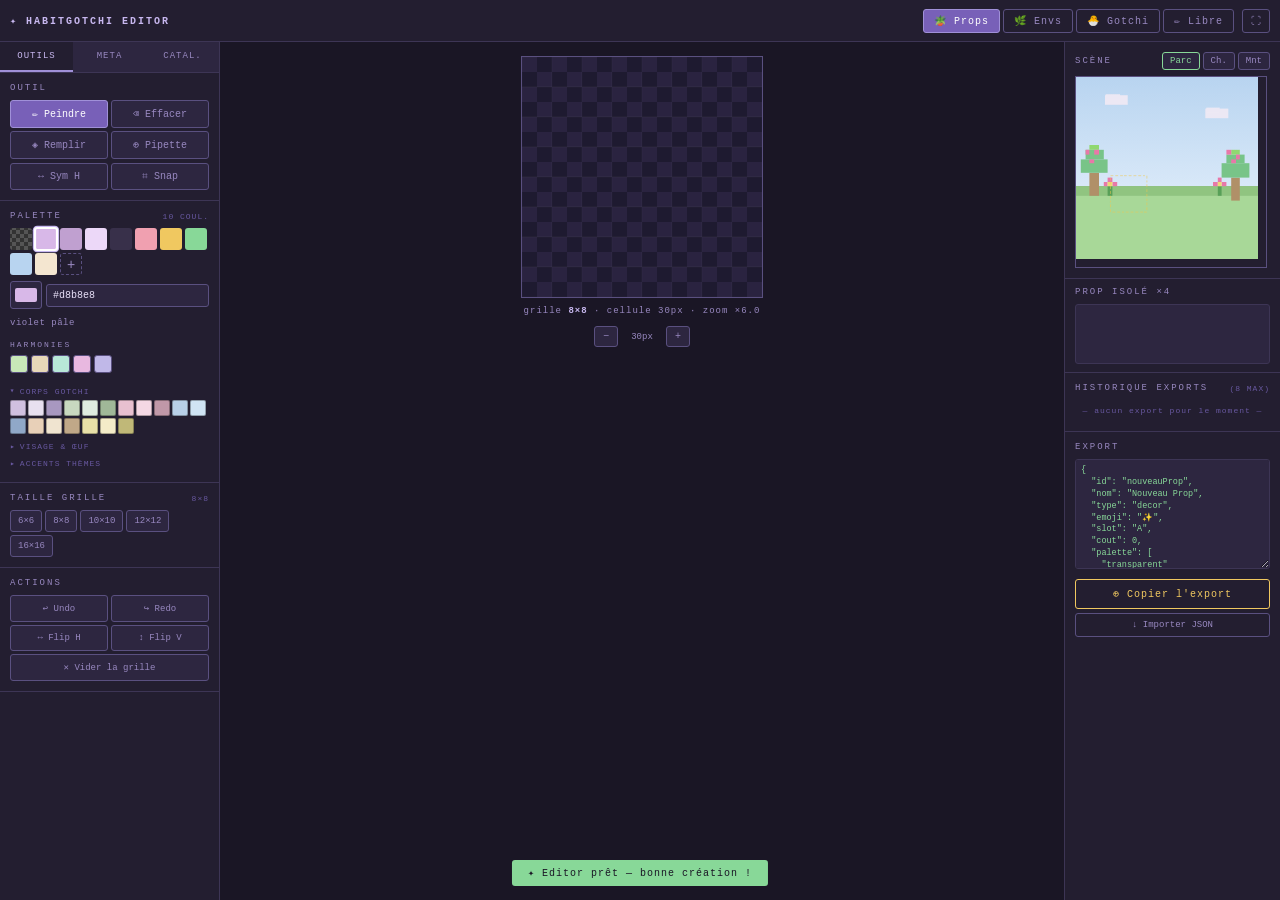
==== editor.html @ bf4c50e8 "Add files via upload" ====
<!DOCTYPE html>
<html lang="fr">
<head>
<meta charset="UTF-8">
<meta name="viewport" content="width=device-width, initial-scale=1.0, maximum-scale=1.0, user-scalable=no">
<title>HabitGotchi — Pixel Editor v2</title>
<style>
/* ═══════════════════════════════════════════════════════════════════
   THÈME — dark lilas / pixel rétro
   Modifier ici pour changer l'apparence globale de l'éditeur
═══════════════════════════════════════════════════════════════════ */
:root {
  --bg:#1a1625; --s1:#231e30; --s2:#2d2640; --s3:#3a3255;
  --b1:#3d3555; --b2:#5a5080; --b3:#7a70a8;
  --lilac:#c8b8f0; --lilac2:#a090d8; --lilac3:#7860b8;
  --pink:#f0a8c0; --green:#88d898; --amber:#f0c860; --red:#e08090;
  --text:#e8e0f8; --t2:#9888c0; --t3:#6858a0;
}
*{box-sizing:border-box;margin:0;padding:0}
html,body{overscroll-behavior:none;-webkit-tap-highlight-color:transparent}
body{background:var(--bg);color:var(--text);font-family:'Courier New',monospace;height:100vh;display:flex;flex-direction:column;overflow:hidden;user-select:none;-webkit-user-select:none}

/* ─── Topbar ─── */
#topbar{background:var(--s1);border-bottom:1px solid var(--b1);padding:0 10px;height:42px;display:flex;align-items:center;gap:8px;flex-shrink:0}
#topbar h1{font-size:10px;letter-spacing:2px;color:var(--lilac);text-transform:uppercase;white-space:nowrap}
.mode-tabs{display:flex;gap:3px;margin-left:auto;flex-wrap:nowrap}
.mtab{padding:5px 10px;font:10px 'Courier New',monospace;letter-spacing:1px;border:1px solid var(--b2);background:transparent;color:var(--t2);cursor:pointer;border-radius:3px;transition:all .15s;white-space:nowrap}
.mtab:hover{color:var(--text);border-color:var(--b3)}
.mtab.active{background:var(--lilac3);border-color:var(--lilac2);color:#fff}
.mtab[data-mode="env"].active{background:#3a6040;border-color:#6a9870}
.mtab[data-mode="gotchi"].active{background:#7a3860;border-color:#c070a0}
.mtab[data-mode="libre"].active{background:#3a4870;border-color:#6878b8}
#btn-fullscreen{padding:5px 8px;font:10px 'Courier New',monospace;border:1px solid var(--b2);background:transparent;color:var(--t2);cursor:pointer;border-radius:3px}
#btn-fullscreen:hover{color:var(--amber);border-color:var(--amber)}

/* ─── Workspace ─── */
#workspace{display:flex;flex:1;overflow:hidden}
body.fullscreen #left,body.fullscreen #right{display:none}

/* ─── Panneau gauche avec onglets ─── */
#left{width:220px;min-width:220px;background:var(--s1);border-right:1px solid var(--b1);display:flex;flex-direction:column;overflow:hidden}
.left-tabs{display:flex;border-bottom:1px solid var(--b1);flex-shrink:0;background:var(--s2)}
.ltab{flex:1;padding:9px 4px;font:9px 'Courier New',monospace;letter-spacing:1px;border:none;background:transparent;color:var(--t2);cursor:pointer;transition:all .15s;border-bottom:2px solid transparent}
.ltab:hover{color:var(--text)}
.ltab.active{color:var(--lilac);border-bottom-color:var(--lilac2);background:var(--s1)}
.left-body{flex:1;overflow-y:auto;overflow-x:hidden}
.lpane{display:none;padding:0}
.lpane.active{display:block}

.psec{padding:10px;border-bottom:1px solid var(--b1)}
.plabel{font-size:9px;letter-spacing:2px;color:var(--t2);text-transform:uppercase;margin-bottom:7px;display:flex;align-items:center;justify-content:space-between}
.plabel .hint{color:var(--t3);font-size:8px;letter-spacing:1px}

/* ─── Outils ─── */
.tool-grid{display:grid;grid-template-columns:1fr 1fr;gap:3px}
.tbtn{padding:7px 3px;font:10px 'Courier New',monospace;border:1px solid var(--b2);background:var(--s2);color:var(--t2);cursor:pointer;border-radius:3px;transition:all .1s;text-align:center;user-select:none}
.tbtn:hover{color:var(--text);border-color:var(--b3)}
.tbtn.active{background:var(--lilac3);border-color:var(--lilac2);color:#fff}
.tbtn.toggle.on{background:#3a6040;border-color:#6a9870;color:#fff}

/* ─── Palette ─── */
.pal-wrap{display:flex;flex-direction:column;gap:6px}
.pal-grid{display:flex;flex-wrap:wrap;gap:3px}
.swatch{width:22px;height:22px;border-radius:3px;cursor:pointer;border:2px solid transparent;transition:transform .1s;flex-shrink:0;position:relative}
.swatch:hover{transform:scale(1.18)}
.swatch.on{border-color:#fff;transform:scale(1.1);box-shadow:0 0 0 1px var(--lilac)}
.swatch.transp{background:repeating-conic-gradient(#555 0% 25%,#333 0% 50%) 0 0/8px 8px}
.swatch.del-mode::after{content:'✕';position:absolute;top:-4px;right:-4px;background:var(--red);color:#fff;font-size:9px;width:12px;height:12px;border-radius:50%;display:flex;align-items:center;justify-content:center;line-height:1}
.add-sw{width:22px;height:22px;border:1px dashed var(--b2);background:transparent;color:var(--t2);font-size:14px;cursor:pointer;border-radius:3px;display:flex;align-items:center;justify-content:center}
.add-sw:hover{border-color:var(--lilac2);color:var(--lilac)}
.color-picker-row{display:flex;gap:4px;align-items:center}
input.cpick{width:32px;height:28px;border:1px solid var(--b2);background:var(--s2);cursor:pointer;border-radius:3px;padding:2px;flex-shrink:0}
input.cpick::-webkit-color-swatch{border-radius:2px;border:none}
input.hex{flex:1;padding:5px 6px;font:10px 'Courier New',monospace;background:var(--s2);border:1px solid var(--b2);color:var(--text);border-radius:3px}
input.hex:focus{outline:none;border-color:var(--lilac2)}
.col-name{font-size:9px;color:var(--t2);margin-top:3px;letter-spacing:.5px}

/* ─── Groupes palettes du jeu ─── */
.palgroup{margin-top:8px}
.palgroup-title{font-size:8px;letter-spacing:1px;color:var(--t3);text-transform:uppercase;margin-bottom:4px;cursor:pointer;display:flex;align-items:center;gap:4px}
.palgroup-title:hover{color:var(--lilac)}
.palgroup-title::before{content:'▸';font-size:8px;transition:transform .15s}
.palgroup.open .palgroup-title::before{transform:rotate(90deg)}
.palgroup-body{display:none;flex-wrap:wrap;gap:2px}
.palgroup.open .palgroup-body{display:flex}
.mini-sw{width:16px;height:16px;border-radius:2px;cursor:pointer;border:1px solid rgba(0,0,0,.3)}
.mini-sw:hover{transform:scale(1.3);z-index:2;position:relative;box-shadow:0 0 0 1px var(--lilac)}

/* ─── Harmonies ─── */
.harmo-row{display:flex;gap:3px;margin-top:6px;flex-wrap:wrap}
.harmo{width:18px;height:18px;border-radius:3px;cursor:pointer;border:1px solid var(--b2)}
.harmo:hover{transform:scale(1.2)}

/* ─── Boutons génériques ─── */
.szbtn-row{display:flex;flex-wrap:wrap;gap:3px}
.szbtn{padding:5px 7px;font:9px 'Courier New',monospace;border:1px solid var(--b2);background:var(--s2);color:var(--t2);cursor:pointer;border-radius:3px;transition:all .1s}
.szbtn:hover{color:var(--text)}
.szbtn.on{color:var(--green);border-color:var(--green)}
.act-grid{display:grid;grid-template-columns:1fr 1fr;gap:3px}
.abtn{padding:7px;font:9px 'Courier New',monospace;border:1px solid var(--b2);background:var(--s2);color:var(--t2);cursor:pointer;border-radius:3px;text-align:center;transition:all .1s}
.abtn:hover{color:var(--text);border-color:var(--b3)}
.abtn.danger:hover{color:var(--red);border-color:var(--red)}
input.inp,select.inp{width:100%;padding:5px 7px;font:10px 'Courier New',monospace;background:var(--s2);border:1px solid var(--b2);color:var(--text);border-radius:3px;margin-top:4px}
input.inp:focus,select.inp:focus{outline:none;border-color:var(--lilac2)}

/* ─── Sous-onglets / slots ─── */
.sub-tabs{display:flex;flex-wrap:wrap;gap:3px;margin-top:4px}
.stab{padding:4px 7px;font:9px 'Courier New',monospace;border:1px solid var(--b2);background:var(--s2);color:var(--t2);cursor:pointer;border-radius:3px;transition:all .1s}
.stab:hover{color:var(--text)}
.stab.on{color:var(--green);border-color:var(--green)}
.stab.on-pk{color:var(--pink);border-color:var(--pink)}
.slots-row{display:flex;flex-wrap:wrap;gap:3px;margin-top:5px}
.slbtn{padding:5px 9px;font:9px 'Courier New',monospace;border:1px solid var(--b2);background:var(--s2);color:var(--t2);cursor:pointer;border-radius:3px;transition:all .1s}
.slbtn:hover{color:var(--text)}
.slbtn.on{color:var(--amber);border-color:var(--amber);background:rgba(240,200,96,.08)}

.tipbox{background:var(--s2);border:1px solid var(--b1);border-radius:3px;padding:7px;font-size:9px;color:var(--t2);line-height:1.5;margin-top:6px}
.tipbox b{color:var(--lilac);font-weight:normal}

/* ─── Catalogue props avec miniatures ─── */
.prop-grid{display:grid;grid-template-columns:repeat(3,1fr);gap:4px;margin-top:6px;max-height:240px;overflow-y:auto;padding-right:2px}
.prop-card{background:var(--s2);border:1px solid var(--b2);border-radius:3px;padding:4px;cursor:pointer;text-align:center;transition:all .15s;display:flex;flex-direction:column;align-items:center;gap:2px}
.prop-card:hover{border-color:var(--lilac2);transform:translateY(-1px)}
.prop-card.on{border-color:var(--amber);background:rgba(240,200,96,.1)}
.prop-mini{width:44px;height:44px;image-rendering:pixelated;background:#1e1a30;border-radius:2px}
.prop-card .pc-name{font-size:8px;color:var(--t2);letter-spacing:.3px;line-height:1.2;word-break:break-word}
.prop-card .pc-meta{font-size:7px;color:var(--t3);letter-spacing:.5px}

/* ─── Thèmes ENV : liste de clés couleur ─── */
.theme-keys{display:grid;grid-template-columns:repeat(2,1fr);gap:3px;margin-top:6px;max-height:320px;overflow-y:auto;padding-right:2px}
.tkey{display:flex;align-items:center;gap:5px;padding:4px 5px;background:var(--s2);border:1px solid var(--b2);border-radius:3px;cursor:pointer;transition:all .1s}
.tkey:hover{border-color:var(--lilac2)}
.tkey.on{border-color:var(--amber);background:rgba(240,200,96,.1)}
.tkey-sw{width:14px;height:14px;border-radius:2px;border:1px solid rgba(0,0,0,.3);flex-shrink:0}
.tkey-lbl{font-size:8px;color:var(--t2);letter-spacing:.3px;white-space:nowrap;overflow:hidden;text-overflow:ellipsis}

/* ─── Gotchi body editor ─── */
.gtone{display:flex;align-items:center;gap:6px;margin-top:5px}
.gtone-lbl{font-size:9px;color:var(--t2);letter-spacing:1px;width:34px}
.gtone input[type=color]{width:28px;height:24px;border:1px solid var(--b2);background:var(--s2);cursor:pointer;border-radius:3px;padding:1px}
.gtone input[type=text]{flex:1;padding:4px 5px;font:9px 'Courier New',monospace;background:var(--s2);border:1px solid var(--b2);color:var(--text);border-radius:3px}

/* ─── Canvas central ─── */
#center{flex:1;display:flex;flex-direction:column;align-items:center;justify-content:flex-start;padding:14px;gap:8px;overflow:auto;min-width:0}
.cwrap{position:relative;display:inline-block;max-width:100%}
#ec{display:block;image-rendering:pixelated;cursor:crosshair;border:1px solid var(--b2);max-width:100%;touch-action:none}
#oc{position:absolute;top:0;left:0;pointer-events:none;image-rendering:pixelated}
#cinfo{font-size:9px;color:var(--t2);letter-spacing:1px;text-align:center}
#cinfo b{color:var(--lilac)}
.zoom-row{display:flex;gap:4px;align-items:center;margin-top:2px}
.zbtn{padding:4px 8px;font:10px 'Courier New',monospace;border:1px solid var(--b2);background:var(--s2);color:var(--t2);cursor:pointer;border-radius:3px;transition:all .1s}
.zbtn:hover{color:var(--amber);border-color:var(--amber)}
.zlabel{font-size:9px;color:var(--t2);min-width:40px;text-align:center}

/* ─── Panneau droit ─── */
#right{width:216px;min-width:216px;background:var(--s1);border-left:1px solid var(--b1);display:flex;flex-direction:column;overflow-y:auto}
.prev-main{padding:10px;border-bottom:1px solid var(--b1)}
.prev-row{display:flex;align-items:center;justify-content:space-between;margin-bottom:6px;gap:4px;flex-wrap:wrap}
.plabel0{font-size:9px;letter-spacing:2px;color:var(--t2);text-transform:uppercase}
#env-picker{display:flex;gap:3px}
.epbtn{padding:3px 7px;font:9px 'Courier New',monospace;border:1px solid var(--b2);background:var(--s2);color:var(--t2);cursor:pointer;border-radius:3px;transition:all .1s}
.epbtn:hover{color:var(--text)}
.epbtn.on{color:var(--green);border-color:var(--green)}
#gp{display:block;image-rendering:pixelated;border:1px solid var(--b2);width:192px;height:192px;max-width:100%}
.prev-iso{padding:8px 10px;border-bottom:1px solid var(--b1)}
#pp-wrap{height:60px;background:var(--s2);border:1px solid var(--b1);border-radius:3px;display:flex;align-items:center;justify-content:center}
#pp{image-rendering:pixelated}

/* ─── Historique visuel ─── */
.hist-sec{padding:10px;border-bottom:1px solid var(--b1)}
.hist-row{display:grid;grid-template-columns:repeat(4,1fr);gap:3px}
.hist-item{background:var(--s2);border:1px solid var(--b2);border-radius:2px;cursor:pointer;aspect-ratio:1;position:relative;overflow:hidden;transition:all .15s}
.hist-item:hover{border-color:var(--amber);transform:scale(1.08);z-index:2}
.hist-item canvas{width:100%;height:100%;image-rendering:pixelated;display:block}
.hist-empty{font-size:8px;color:var(--t3);text-align:center;padding:6px 0;letter-spacing:1px}

/* ─── Export ─── */
.export-wrap{padding:10px;flex:1}
textarea.jout{width:100%;height:110px;font:8.5px 'Courier New',monospace;background:var(--s2);border:1px solid var(--b1);color:var(--green);padding:5px;resize:vertical;border-radius:3px;margin-bottom:5px;line-height:1.4}
.xbtn{width:100%;padding:8px;font:10px 'Courier New',monospace;border:1px solid var(--lilac2);background:transparent;color:var(--lilac);cursor:pointer;border-radius:3px;letter-spacing:1px;transition:all .15s;margin-bottom:4px}
.xbtn:hover{background:var(--lilac2);color:#fff}
.xbtn.amber{border-color:var(--amber);color:var(--amber)}
.xbtn.amber:hover{background:var(--amber);color:var(--bg)}
.ibtn{width:100%;padding:6px;font:9px 'Courier New',monospace;border:1px solid var(--b2);background:transparent;color:var(--t2);cursor:pointer;border-radius:3px;transition:all .15s}
.ibtn:hover{color:var(--amber);border-color:var(--amber)}

/* ─── Toast ─── */
#toast{position:fixed;bottom:14px;left:50%;transform:translateX(-50%) translateY(60px);background:var(--green);color:#1a1625;padding:7px 16px;border-radius:3px;font:10px 'Courier New',monospace;letter-spacing:1px;transition:transform .25s cubic-bezier(.4,1.6,.5,1);pointer-events:none;z-index:999;white-space:nowrap;max-width:90vw;overflow:hidden;text-overflow:ellipsis}
#toast.show{transform:translateX(-50%) translateY(0)}
#toast.warn{background:var(--amber)}
#toast.err{background:var(--red);color:#fff}

/* ─── Scrollbars ─── */
::-webkit-scrollbar{width:4px;height:4px}
::-webkit-scrollbar-thumb{background:var(--b2);border-radius:2px}
::-webkit-scrollbar-track{background:var(--s2)}

/* ─── Responsive mobile ─── */
@media(max-width:820px){
  #topbar{padding:0 6px;height:38px;gap:4px}
  #topbar h1{font-size:9px;letter-spacing:1px}
  .mtab{padding:4px 6px;font-size:9px;letter-spacing:0}
  #workspace{flex-direction:column}
  #left{width:100%;min-width:0;max-height:48vh;border-right:none;border-bottom:1px solid var(--b1)}
  #right{width:100%;min-width:0;max-height:42vh;border-left:none;border-top:1px solid var(--b1);flex-direction:row;overflow-x:auto;overflow-y:hidden}
  #right>*{flex-shrink:0;width:200px;border-bottom:none!important;border-right:1px solid var(--b1)}
  #center{padding:8px;min-height:30vh}
  #gp{width:160px;height:160px}
}
</style>
</head>
<body>

<!-- ═══════════════════════ TOPBAR ═══════════════════════ -->
<div id="topbar">
  <h1>✦ HabitGotchi Editor</h1>
  <div class="mode-tabs">
    <button class="mtab active" data-mode="props"  onclick="switchMode('props')">🪴 Props</button>
    <button class="mtab"        data-mode="env"    onclick="switchMode('env')">🌿 Envs</button>
    <button class="mtab"        data-mode="gotchi" onclick="switchMode('gotchi')">🐣 Gotchi</button>
    <button class="mtab"        data-mode="libre"  onclick="switchMode('libre')">✏ Libre</button>
  </div>
  <button id="btn-fullscreen" onclick="toggleFullscreen()" title="Masquer les panneaux">⛶</button>
</div>

<div id="workspace">

<!-- ═══════════════════════ PANNEAU GAUCHE ═══════════════════════ -->
<div id="left">
  <!-- Onglets du panneau gauche -->
  <div class="left-tabs">
    <button class="ltab active" data-pane="tool"  onclick="switchLeftPane('tool')">OUTILS</button>
    <button class="ltab"        data-pane="meta"  onclick="switchLeftPane('meta')">META</button>
    <button class="ltab"        data-pane="cat"   onclick="switchLeftPane('cat')">CATAL.</button>
  </div>

  <div class="left-body">

  <!-- ─── PANE 1 : OUTILS (toujours visible selon mode) ─── -->
  <div class="lpane active" data-pane="tool">

    <div class="psec">
      <div class="plabel">Outil</div>
      <div class="tool-grid">
        <button class="tbtn active" id="t-draw"  onclick="setTool('draw')">✏ Peindre</button>
        <button class="tbtn"        id="t-erase" onclick="setTool('erase')">⌫ Effacer</button>
        <button class="tbtn"        id="t-fill"  onclick="setTool('fill')">◈ Remplir</button>
        <button class="tbtn"        id="t-pick"  onclick="setTool('pick')">⊕ Pipette</button>
      </div>
      <div class="tool-grid" style="margin-top:4px">
        <button class="tbtn toggle" id="t-symH" onclick="toggleSym('H')">↔ Sym H</button>
        <button class="tbtn toggle" id="t-snap" onclick="toggleSnap()">⌗ Snap</button>
      </div>
    </div>

    <div class="psec">
      <div class="plabel">Palette <span class="hint" id="pal-count">0</span></div>
      <div class="pal-wrap">
        <div class="pal-grid" id="pal"></div>
        <div class="color-picker-row">
          <input class="cpick" id="cpick" type="color" value="#c8b8f0" oninput="onCpick(this.value)">
          <input class="hex" id="hexin" type="text" placeholder="#a0b8d0" maxlength="7" oninput="onHex(this.value)">
        </div>
        <div class="col-name" id="col-name">—</div>
        <div id="harmo-wrap" style="display:none">
          <div class="plabel" style="margin:6px 0 3px 0;font-size:8px">Harmonies</div>
          <div class="harmo-row" id="harmo-row"></div>
        </div>
        <!-- Groupes de palettes du jeu (pré-chargés) -->
        <div id="palgroups"></div>
      </div>
    </div>

    <div class="psec">
      <div class="plabel">Taille grille <span class="hint" id="grid-size-hint"></span></div>
      <div class="szbtn-row">
        <button class="szbtn"    onclick="rz(6,6,this)">6×6</button>
        <button class="szbtn on" onclick="rz(8,8,this)">8×8</button>
        <button class="szbtn"    onclick="rz(10,10,this)">10×10</button>
        <button class="szbtn"    onclick="rz(12,12,this)">12×12</button>
        <button class="szbtn"    onclick="rz(16,16,this)">16×16</button>
      </div>
    </div>

    <div class="psec">
      <div class="plabel">Actions</div>
      <div class="act-grid">
        <button class="abtn" onclick="doUndo()" title="Ctrl+Z">↩ Undo</button>
        <button class="abtn" onclick="doRedo()" title="Ctrl+Y">↪ Redo</button>
        <button class="abtn" onclick="doFlipH()">↔ Flip H</button>
        <button class="abtn" onclick="doFlipV()">↕ Flip V</button>
        <button class="abtn danger" onclick="doClear()" style="grid-column:span 2">✕ Vider la grille</button>
      </div>
    </div>
  </div>

  <!-- ─── PANE 2 : META (métadonnées spécifiques au mode) ─── -->
  <div class="lpane" data-pane="meta">

    <!-- ─ Mode Props ─ -->
    <div class="psec mode-box" data-mode="props">
      <div class="plabel">Props — Métadonnées</div>
      <input class="inp" id="p-id"    type="text" placeholder="id  ex: lampe02">
      <input class="inp" id="p-nom"   type="text" placeholder="nom  ex: Lampe LED">
      <input class="inp" id="p-emoji" type="text" placeholder="emoji  ex: 💡">
      <select class="inp" id="p-type" onchange="updatePropMeta()">
        <option value="decor">decor</option>
        <option value="accessoire">accessoire</option>
        <option value="ambiance">ambiance</option>
      </select>
      <input class="inp" id="p-cout" type="number" placeholder="coût en pétales (0)" min="0" value="0">

      <!-- Slot (decor) -->
      <div id="p-slot-wrap">
        <div class="plabel" style="margin-top:9px">Slot de placement</div>
        <div class="slots-row">
          <button class="slbtn on" onclick="setSlot(this,'A')" onmouseenter="hoverSlot('A')" onmouseleave="hoverSlot(null)">A</button>
          <button class="slbtn"    onclick="setSlot(this,'B')" onmouseenter="hoverSlot('B')" onmouseleave="hoverSlot(null)">B</button>
          <button class="slbtn"    onclick="setSlot(this,'C')" onmouseenter="hoverSlot('C')" onmouseleave="hoverSlot(null)">C</button>
          <button class="slbtn"    onclick="setSlot(this,'D')" onmouseenter="hoverSlot('D')" onmouseleave="hoverSlot(null)">D</button>
          <button class="slbtn"    onclick="setSlot(this,'SOL')" onmouseenter="hoverSlot('SOL')" onmouseleave="hoverSlot(null)">SOL</button>
        </div>
        <div class="tipbox"><b>A</b> fond G · <b>B</b> fond D · <b>C</b> sol G · <b>D</b> sol D · <b>SOL</b> centre</div>
      </div>

      <!-- Accessoire -->
      <div id="p-acc-wrap" style="display:none">
        <div class="plabel" style="margin-top:9px">Ancrage accessoire</div>
        <div class="sub-tabs" id="p-ancrage-tabs">
          <button class="stab on" onclick="setAncrage(this,'tete')">🎩 Tête</button>
          <button class="stab"    onclick="setAncrage(this,'yeux')">👓 Yeux</button>
          <button class="stab"    onclick="setAncrage(this,'cou')">🎀 Cou</button>
        </div>
        <div class="tipbox"><b>tete</b> se pose sur le crâne · <b>yeux</b> au niveau oculaire · <b>cou</b> sous le menton</div>
      </div>

      <!-- Ambiance -->
      <div id="p-amb-wrap" style="display:none">
        <div class="plabel" style="margin-top:9px">Animation ambiance</div>
        <div class="sub-tabs" id="p-motion-tabs">
          <button class="stab on" onclick="setMotion(this,'drift')">drift</button>
          <button class="stab"    onclick="setMotion(this,'fall')">fall</button>
          <button class="stab"    onclick="setMotion(this,'float')">float</button>
          <button class="stab"    onclick="setMotion(this,'sparkle')">sparkle</button>
        </div>
        <div class="tipbox" id="motion-tip"><b>drift</b> : dérive horizontale douce (nuages, brume)</div>
      </div>
    </div>

    <!-- ─ Mode ENV ─ -->
    <div class="psec mode-box" data-mode="env" style="display:none">
      <div class="plabel">Environnement — Sous-mode</div>
      <div class="sub-tabs">
        <button class="stab on" id="env-sub-draw" onclick="setEnvSub('draw')">🎨 Dessin zone</button>
        <button class="stab"    id="env-sub-theme" onclick="setEnvSub('theme')">🎨 Thème couleur</button>
      </div>

      <div class="plabel" style="margin-top:9px">Biome</div>
      <div class="sub-tabs" id="env-biome-tabs">
        <button class="stab on" onclick="setEnvBiome(this,'parc')">🌳 Parc</button>
        <button class="stab"    onclick="setEnvBiome(this,'chambre')">🛋 Chambre</button>
        <button class="stab"    onclick="setEnvBiome(this,'montagne')">⛰ Mnt</button>
      </div>

      <div class="plabel" style="margin-top:9px">Thème couleur</div>
      <div class="sub-tabs" id="env-theme-tabs">
        <button class="stab on" onclick="setEnvTheme(this,'pastel')">🌸 Pastel</button>
        <button class="stab"    onclick="setEnvTheme(this,'automne')">🍂 Aut.</button>
        <button class="stab"    onclick="setEnvTheme(this,'hiver')">❄ Hiv.</button>
        <button class="stab"    onclick="setEnvTheme(this,'desert')">🏜 Dés.</button>
      </div>

      <!-- Sous-mode DRAW : zone à modifier -->
      <div id="env-draw-wrap">
        <div class="plabel" style="margin-top:9px">Zone à modifier</div>
        <div class="sub-tabs" id="env-zone-tabs"></div>
        <div class="tipbox" id="env-tip">Sélectionne un biome et une zone.</div>
      </div>

      <!-- Sous-mode THEME : éditer les clés couleur -->
      <div id="env-theme-wrap" style="display:none">
        <div class="plabel" style="margin-top:9px">Clés du thème <span class="hint" id="theme-key-count"></span></div>
        <div class="theme-keys" id="theme-keys"></div>
        <div class="tipbox">Clique une clé pour l'éditer. Le color picker applique la couleur sélectionnée. Export = bloc JS à coller dans <b>config.js</b>.</div>
      </div>
    </div>

    <!-- ─ Mode Gotchi ─ -->
    <div class="psec mode-box" data-mode="gotchi" style="display:none">
      <div class="plabel">Gotchi — Stade</div>
      <div class="sub-tabs" id="stage-tabs">
        <button class="stab"       onclick="setStage(this,'egg')">🥚 Œuf</button>
        <button class="stab on-pk" onclick="setStage(this,'baby')">🐣 Baby</button>
        <button class="stab"       onclick="setStage(this,'teen')">🌱 Teen</button>
        <button class="stab"       onclick="setStage(this,'adult')">🌸 Adult</button>
      </div>

      <div class="plabel" style="margin-top:9px">Variante couleur</div>
      <div class="sub-tabs" id="gcolor-tabs">
        <button class="stab on-pk" onclick="setGC(this,'lilas')">Lilas</button>
        <button class="stab"       onclick="setGC(this,'vert')">Vert</button>
        <button class="stab"       onclick="setGC(this,'rose')">Rose</button>
        <button class="stab"       onclick="setGC(this,'bleu')">Bleu</button>
        <button class="stab"       onclick="setGC(this,'peche')">Pêche</button>
        <button class="stab"       onclick="setGC(this,'jaune')">Jaune</button>
      </div>

      <div class="plabel" style="margin-top:9px">Retouche tons (live)</div>
      <div class="gtone"><span class="gtone-lbl">body</span><input type="color" id="gcol-body" oninput="onGColorChange('body',this.value)"><input type="text" id="gcol-body-hex" maxlength="7"></div>
      <div class="gtone"><span class="gtone-lbl">lt</span><input type="color" id="gcol-lt" oninput="onGColorChange('lt',this.value)"><input type="text" id="gcol-lt-hex" maxlength="7"></div>
      <div class="gtone"><span class="gtone-lbl">dk</span><input type="color" id="gcol-dk" oninput="onGColorChange('dk',this.value)"><input type="text" id="gcol-dk-hex" maxlength="7"></div>
      <button class="abtn" onclick="resetGColor()" style="margin-top:6px;width:100%">↻ Réinitialiser cette variante</button>

      <input class="inp" id="g-id"    type="text" placeholder="id variante  ex: menthe" style="margin-top:8px">
      <input class="inp" id="g-label" type="text" placeholder="label  ex: Menthe" >

      <div class="tipbox">La silhouette exacte s'affiche en semi-transparent sur la grille. Dessine par-dessus pour visualiser tes modifs. L'export te donne le bloc JS pour <b>GOTCHI_COLORS</b>.</div>
    </div>

    <!-- ─ Mode Libre ─ -->
    <div class="psec mode-box" data-mode="libre" style="display:none">
      <div class="plabel">Mode libre</div>
      <input class="inp" id="l-id"  type="text" placeholder="id  ex: deco_custom">
      <input class="inp" id="l-nom" type="text" placeholder="nom  ex: Ma création">
      <div class="tipbox">Canvas vierge. Crée n'importe quel pixel art. Export JSON générique utilisable partout.</div>
    </div>
  </div>

  <!-- ─── PANE 3 : CATALOGUE (props existants) ─── -->
  <div class="lpane" data-pane="cat">
    <div class="psec">
      <div class="plabel">Charger un prop existant</div>
      <input class="inp" id="cat-search" type="text" placeholder="🔍 rechercher…" oninput="filterCatalog(this.value)">
      <div class="prop-grid" id="prop-cards"></div>
      <div class="tipbox" style="margin-top:8px">Clique sur un prop pour charger sa grille, sa palette et ses métadonnées. Tu repars avec son contenu, modifie ce que tu veux, puis exporte.</div>
    </div>
  </div>

  </div><!-- /left-body -->
</div>

<!-- ═══════════════════════ ZONE CENTRALE (canvas) ═══════════════════════ -->
<div id="center">
  <div class="cwrap">
    <canvas id="ec"></canvas>
    <canvas id="oc"></canvas>
  </div>
  <div id="cinfo">grille 8×8</div>
  <div class="zoom-row">
    <button class="zbtn" onclick="zoomStep(-1)">−</button>
    <span class="zlabel" id="zoom-label">30px</span>
    <button class="zbtn" onclick="zoomStep(+1)">+</button>
  </div>
</div>

<!-- ═══════════════════════ PANNEAU DROIT ═══════════════════════ -->
<div id="right">
  <div class="prev-main">
    <div class="prev-row">
      <span class="plabel0">Scène</span>
      <div id="env-picker">
        <button class="epbtn on" onclick="setPrevEnv(this,'parc')">Parc</button>
        <button class="epbtn"    onclick="setPrevEnv(this,'chambre')">Ch.</button>
        <button class="epbtn"    onclick="setPrevEnv(this,'montagne')">Mnt</button>
      </div>
    </div>
    <canvas id="gp" width="200" height="200"></canvas>
  </div>
  <div class="prev-iso" id="sec-iso">
    <div class="plabel">Prop isolé ×4</div>
    <div id="pp-wrap"><canvas id="pp"></canvas></div>
  </div>
  <div class="hist-sec">
    <div class="plabel">Historique exports <span class="hint">(8 max)</span></div>
    <div class="hist-row" id="hist-row"><div class="hist-empty">— aucun export pour le moment —</div></div>
  </div>
  <div class="export-wrap">
    <div class="plabel">Export</div>
    <textarea class="jout" id="jout" readonly></textarea>
    <button class="xbtn amber" id="btn-copy" onclick="doCopy()">⊕ Copier l'export</button>
    <button class="ibtn" onclick="doImport()">↓ Importer JSON</button>
  </div>
</div>

</div><!-- /workspace -->
<div id="toast"></div>

<script>
/* ═══════════════════════════════════════════════════════════════════════════
   HabitGotchi — Pixel Editor v2
   Fichier standalone (zéro dépendance). À déposer à la racine du repo.
   URL : emiliejse.github.io/habit-gotchi/editor.html
═══════════════════════════════════════════════════════════════════════════ */

/* ─────────────────────────────────────────────────────────────────────────
   ⚙ CONSTANTES MODIFIABLES EN TÊTE
   ─────────────────────────────────────────────────────────────────────────
   RÉSOLUTION DU TAMA :
   - Canvas p5.js du jeu : CS = 200 × 200 px logiques
   - 1 cellule pixel art = PX = 5 px logiques
   - Grille effective max : 40 × 40 cellules
   - Affiché sur mobile : scalé en CSS pour tenir dans l'écran
   POUR AUGMENTER LA RÉSOLUTION :
   - Changer CS / PX ci-dessous (doit rester un multiple entier)
   - Répercuter dans render.js + envs.js (mêmes constantes)
   - Toutes les coords (PROP_SLOTS, biomes, Gotchi…) sont en px logiques
     donc elles se réadaptent automatiquement via PX.
   CELL = taille d'une cellule AFFICHÉE dans l'éditeur (zoom). Modifiable via + / −.
───────────────────────────────────────────────────────────────────────── */
const CS = 200;            // taille du canvas de scène (px logiques)
const PX = 5;              // taille d'un pixel pixel-art (px logiques)
let   CELL = 30;           // taille d'une cellule AFFICHÉE dans la grille éditeur
const CELL_STEPS = [20, 25, 30, 40, 50];  // zooms possibles
const SC = 192 / CS;       // facteur de mise à l'échelle de la preview scène

/* Slots de placement des props (coords en px logiques, identiques à render.js) */
const PROP_SLOTS = {
  A:   { x:38,  y:108 },   // fond gauche
  B:   { x:132, y:108 },   // fond droit
  C:   { x:28,  y:140 },   // sol gauche
  D:   { x:148, y:140 },   // sol droit
  SOL: { x:88,  y:152 },   // sol centre
};

/* Constantes C de render.js (couleurs de base partagées) */
const GC = {
  body:'#d8b8e8', lt:'#ecd8f8', dk:'#c0a0d0',
  eye:'#38304a', cheek:'#f0a0b0', mouth:'#38304a',
  egg:'#f4e6d0', eggSp:'#e4d2b8',
  cloud:'#ece8f4',
  skyD1:'#b8d4f0', skyN1:'#28203c', skyK1:'#d0a8c0', skyA1:'#d8c0d0',
};

/* GOTCHI_COLORS de config.js (6 variantes officielles) */
const GOTCHI_COLORS = {
  vert:  { body:'#c8d8c0', lt:'#e0ece0', dk:'#a0b898' },
  lilas: { body:'#d0c0e0', lt:'#e8e0f0', dk:'#a898c0' },
  peche: { body:'#e8d0b8', lt:'#f0e4d0', dk:'#c0a888' },
  bleu:  { body:'#b8d0e8', lt:'#d0e4f4', dk:'#90a8c8' },
  rose:  { body:'#e8c0d0', lt:'#f4d8e4', dk:'#c098a8' },
  jaune: { body:'#e8e0a8', lt:'#f4ecc8', dk:'#c0b878' },
};

/* ENV_THEMES de config.js (miroir exact — 4 thèmes × ~30 clés) */
const ENV_THEMES = {
  pastel: {id:'pastel',sky1:'#b8d4f0',sky2:'#d8e8f8',gnd:'#a8d898',gndDk:'#90c480',leaf1:'#78c488',leaf2:'#90d870',trunk:'#b09068',accent:'#e878a8',wall:'#e0d8c8',windowFrame:'#c8baa8',windowSill:'#d8c8b8',curtain:'#c8a8d8',curtainDk:'#a888c0',curtainRod:'#b8a090',baseboard:'#d0c0b0',frameOuter:'#c8a880',frameBg:'#f0ece4',frameAccent1:'#c8a8d0',frameAccent2:'#a8c8d0',floor:'#c8b8a8',floorLine:'#b8a898',rug:'#d8c0f0',rugCenter:'#c8aee8',desk:'#b89870',deskTop:'#c8a880',deskShadow:'#a88860',lamp:'#f0e898',lampShade:'#f8d858',mntGnd:'#88b870',mntGndDk:'#6a9858',mntPeak:'#a0c888',mntSnow:'#e8f0e0'},
  automne:{id:'automne',sky1:'#e8c068',sky2:'#f0d898',gnd:'#c89858',gndDk:'#a87838',leaf1:'#c04818',leaf2:'#e06028',trunk:'#8b4513',accent:'#e07828',wall:'#c0956a',windowFrame:'#a07848',windowSill:'#b08858',curtain:'#c86828',curtainDk:'#a05020',curtainRod:'#906040',baseboard:'#a07848',frameOuter:'#a07848',frameBg:'#f0e8d8',frameAccent1:'#e08830',frameAccent2:'#d07020',floor:'#a07848',floorLine:'#886030',rug:'#7a3020',rugCenter:'#9a4830',desk:'#906040',deskTop:'#d8b880',deskShadow:'#a07040',lamp:'#f4e090',lampShade:'#e8c050',mntGnd:'#b07840',mntGndDk:'#906028',mntPeak:'#c09050',mntSnow:'#e8c878'},
  hiver:  {id:'hiver',sky1:'#c8d8e8',sky2:'#e8f0f8',gnd:'#e8f0f8',gndDk:'#c8d8e8',leaf1:'#e8f0f8',leaf2:'#d8e8f0',trunk:'#806050',accent:'#e0eef8',wall:'#c8d8e8',windowFrame:'#8899aa',windowSill:'#e8f4ff',curtain:'#c8d8f0',curtainDk:'#a0b8d8',curtainRod:'#8090a8',baseboard:'#a0b8cc',frameOuter:'#8899aa',frameBg:'#eef4ff',frameAccent1:'#a8c0d8',frameAccent2:'#a8c0d8',floor:'#d0dce8',floorLine:'#b0bcc8',rug:'#2c4870',rugCenter:'#3a5888',desk:'#8090a0',deskTop:'#a8b8c8',deskShadow:'#8898a8',lamp:'#fffde8',lampShade:'#f4e8a0',mntGnd:'#c8d8e8',mntGndDk:'#a8b8c8',mntPeak:'#d8e0e8',mntSnow:'#f0f8ff'},
  desert: {id:'desert',sky1:'#f0c878',sky2:'#f8e0a8',gnd:'#e8d098',gndDk:'#c8a858',leaf1:'#70a858',leaf2:'#508840',trunk:'#c8a858',accent:'#c0a050',wall:'#d8b888',windowFrame:'#b08c60',windowSill:'#c8a070',curtain:'#e0c888',curtainDk:'#c0a860',curtainRod:'#a88848',baseboard:'#b89060',frameOuter:'#b08c60',frameBg:'#fdf0d0',frameAccent1:'#e8a020',frameAccent2:'#f0c030',floor:'#c0a060',floorLine:'#a07840',rug:'#8a3820',rugCenter:'#a84830',desk:'#a07840',deskTop:'#c8a060',deskShadow:'#a88040',lamp:'#f8e060',lampShade:'#f0c820',mntGnd:'#d8a848',mntGndDk:'#b88028',mntPeak:'#e8c870',mntSnow:'#f0d890'},
};
/* Copie éditable (live) des thèmes — modifiée par le sous-mode "Thème couleur" */
let ENV_THEMES_EDIT = JSON.parse(JSON.stringify(ENV_THEMES));
/* Copie éditable des couleurs Gotchi (retouche live mode Gotchi) */
let GOTCHI_COLORS_EDIT = JSON.parse(JSON.stringify(GOTCHI_COLORS));

/* Zones éditables des biomes */
const ENV_ZONES = {
  parc: [
    {id:'arbre', label:'🌳 Arbres', tip:'x8,y76 — feuillage (30×28px)'},
    {id:'sol',   label:'🟩 Sol',    tip:'x0,y120 — bande sol 200×10px'},
    {id:'ciel',  label:'☁ Ciel',    tip:'Zone haute — nuages, étoiles'},
  ],
  chambre: [
    {id:'cadre',  label:'🖼 Cadre',  tip:'x88,y68 — intérieur 30×30px'},
    {id:'tapis',  label:'🟪 Tapis',  tip:'x22,y141 — motif 156×59px'},
    {id:'rideau', label:'🪟 Rideau', tip:'x10,y63 — tissu 12×52px'},
  ],
  montagne: [
    {id:'sommet',  label:'⛰ Sommet', tip:'Triangle x40,y50→x160,y120'},
    {id:'neige',   label:'❄ Neige',  tip:'Triangle x83→117, y50→70'},
    {id:'sol_mnt', label:'🟫 Sol',   tip:'x0,y120 — 200×10px'},
  ],
};

/* Dimensions exactes des stades Gotchi
   (tirées des draw*() dans render.js — voir commentaires dans le prompt) */
const GOTCHI_SIZES = {
  egg:  { w:7,  h:7,  offR:0 },
  baby: { w:6,  h:6,  offR:0 },
  teen: { w:10, h:12, offR:3 },  // oreilles r:-3 → offset +3 dans la grille
  adult:{ w:12, h:14, offR:3 },
};

/* Tailles de grille pour chaque zone ENV (en cellules-jeu) */
const ENV_ZONE_SIZES = {
  parc_arbre:       {w:6,  h:6},
  parc_sol:         {w:16, h:2},
  parc_ciel:        {w:10, h:6},
  chambre_cadre:    {w:6,  h:6},
  chambre_tapis:    {w:12, h:6},
  chambre_rideau:   {w:2,  h:10},
  montagne_sommet:  {w:16, h:10},
  montagne_neige:   {w:6,  h:4},
  montagne_sol_mnt: {w:16, h:2},
};

/* Rectangles de destination exacts (px logiques) pour la preview ENV */
const ZONE_RECTS = {
  parc_arbre:       {x:8,  y:76,  w:30,  h:28},
  parc_sol:         {x:0,  y:120, w:200, h:10},
  parc_ciel:        {x:30, y:10,  w:50,  h:30},
  chambre_cadre:    {x:88, y:68,  w:30,  h:30},
  chambre_tapis:    {x:22, y:141, w:156, h:59},
  chambre_rideau:   {x:10, y:63,  w:12,  h:52},
  montagne_sommet:  {x:40, y:50,  w:120, h:70},
  montagne_neige:   {x:83, y:50,  w:34,  h:20},
  montagne_sol_mnt: {x:0,  y:120, w:200, h:10},
};

/* Descriptions des motions (ambiance) */
const MOTION_DESC = {
  drift:   'drift : dérive horizontale douce (nuages, brume)',
  fall:    'fall : chute verticale lente (pétales, flocons)',
  float:   'float : flottement sinusoïdal (bulles, lucioles)',
  sparkle: 'sparkle : scintillement par transparence (étoiles)',
};

/* ═══════════ CATALOGUE PROPS (miroir de props.json) ═══════════ */
const PROPS_DATA = [
  {id:'champignon01', nom:'Champignon Luisant',  emoji:'🍄', type:'decor',      slot:'C', palette:['transparent','#8B4513','#FF6B9D','#FFB5D8','#FFF4A3'], pixels:[[0,0,2,2,2,0,0],[0,2,3,4,3,2,0],[2,3,3,4,3,3,2],[0,0,1,1,1,0,0],[0,0,1,1,1,0,0],[0,0,1,1,1,0,0],[0,0,0,1,0,0,0]]},
  {id:'meduse_lumineuse', nom:'Méduse Lumineuse', emoji:'🪼', type:'decor',      slot:'A', palette:['transparent','#FF6B9D','#A78BFA','#60EFFF','#FBBF24'], pixels:[[0,0,2,2,2,0,0],[0,2,3,4,3,2,0],[2,3,3,4,3,3,2],[0,2,3,3,3,2,0],[0,1,0,1,0,1,0],[1,0,1,0,1,0,1],[0,1,0,1,0,1,0]]},
  {id:'lucioles_forestieres', nom:'Lucioles Forestières', emoji:'✨', type:'ambiance', slot:null, motion:'float', palette:['transparent','#FFF4A3','#FFE66D','#B8E986'], pixels:[[0,0,0,1,0,0,0],[0,1,0,0,0,0,0],[0,0,0,0,0,2,0],[0,0,3,0,0,0,0],[1,0,0,0,2,0,0],[0,0,0,1,0,0,0],[0,0,0,0,0,0,3]]},
  {id:'plante01',     nom:'Plante Grasse',        emoji:'🌵', type:'decor',      slot:'D', palette:['transparent','#58b070','#408050','#c08860','#a07048'], pixels:[[0,0,0,1,0,0,0],[0,0,1,2,1,0,0],[0,1,2,1,2,1,0],[1,2,1,2,1,2,1],[0,1,2,1,2,1,0],[0,0,1,2,1,0,0],[0,0,0,3,0,0,0],[0,0,3,4,3,0,0],[0,0,3,3,3,0,0]]},
  {id:'couronne01',   nom:'Couronne Dorée',        emoji:'👑', type:'accessoire', slot:null, ancrage:'tete', palette:['transparent','#f0c040','#d8a030','#f8e880'], pixels:[[3,0,3,0,3,0,3],[1,0,1,0,1,0,1],[1,1,1,1,1,1,1],[2,2,2,2,2,2,2]]},
  {id:'bougie01',     nom:'Bougie Douce',          emoji:'🕯️', type:'decor',     slot:'B', palette:['transparent','#f0e8c8','#e8d8b0','#f0b858','#f08030','#c08860'], pixels:[[0,0,4,0,0],[0,0,3,0,0],[0,0,3,0,0],[0,1,1,1,0],[0,1,2,1,0],[0,1,2,1,0],[0,1,2,1,0],[0,1,1,1,0],[5,5,5,5,5]]},
  {id:'tapis01',      nom:'Tapis Doux',            emoji:'🟪', type:'decor',     slot:'SOL',palette:['transparent','#b898d4','#a080c0','#c8b0e0','#d8c8e8'], pixels:[[2,1,3,1,3,1,3,1,3,1,2],[1,4,4,4,4,4,4,4,4,4,1],[3,4,1,4,1,4,1,4,1,4,3],[1,4,4,4,4,4,4,4,4,4,1],[2,1,3,1,3,1,3,1,3,1,2]]},
  {id:'lampe01',      nom:'Lampe de Bureau',       emoji:'🪔', type:'decor',     slot:'A', palette:['transparent','#e8d088','#d0b868','#808080','#606060','#f8f0c0'], pixels:[[0,1,1,1,1,1,0],[1,5,5,5,5,5,1],[0,2,2,2,2,2,0],[0,0,0,3,0,0,0],[0,0,0,3,0,0,0],[0,0,0,3,0,0,0],[0,0,0,3,0,0,0],[0,0,3,4,3,0,0]]},
  {id:'lunettes01',   nom:'Lunettes Rondes',       emoji:'👓', type:'accessoire',slot:null, ancrage:'yeux', palette:['transparent','#606060','#a0d0e8','#404040'], pixels:[[1,1,1,0,1,1,1],[1,2,1,3,1,2,1],[1,1,1,0,1,1,1]]},
  {id:'etoiles01',    nom:"Pluie d'Étoiles",       emoji:'✨', type:'ambiance', slot:null, motion:'sparkle', palette:['transparent','#f0e498','#f8f0c0','#e8d088'], pixels:[[0,1,0],[1,2,1],[0,1,0]]},
  {id:'coussin01',    nom:'Coussin Cœur',          emoji:'🩷', type:'decor',   slot:'C', palette:['transparent','#e8a0bf','#d080a0','#f0c0d8'], pixels:[[0,1,1,0,1,1,0],[1,3,1,1,1,3,1],[1,1,1,1,1,1,1],[0,1,1,1,1,1,0],[0,0,1,1,1,0,0],[0,0,0,2,0,0,0]]},
  {id:'cactus01',     nom:'Petit Cactus',          emoji:'🌱', type:'decor',   slot:'C', palette:['transparent','#58a868','#408048','#c08860','#a07048','#78c888'], pixels:[[0,0,0,1,0,0,0],[0,0,1,2,1,0,0],[0,5,0,1,0,0,0],[5,2,0,1,0,5,0],[0,1,0,1,1,2,5],[0,0,0,1,0,1,0],[0,0,0,1,0,0,0],[0,0,3,4,3,0,0]]},
  {id:'noeud01',      nom:'Nœud Papillon',         emoji:'🎀', type:'accessoire',slot:null, ancrage:'cou', palette:['transparent','#e898b8','#d080a0','#c06888'], pixels:[[1,2,0,3,0,2,1],[1,1,1,2,1,1,1],[0,2,0,3,0,2,0]]},
  {id:'aspirateur01', nom:'Aspirateur Pro',        emoji:'🫧', type:'decor',   slot:'D', palette:['transparent','#e0e0e0','#a0a0a0','#606060','#4090d0','#ffffff'], pixels:[[0,0,0,2,0,0,0],[0,0,2,1,2,0,0],[0,2,1,5,1,2,0],[0,0,2,1,2,0,0],[0,0,0,3,0,0,0],[0,0,3,3,3,0,0],[0,3,3,4,3,3,0]]},
  {id:'manette01',    nom:'Manette Pixel',         emoji:'🎮', type:'decor',   slot:'C', palette:['transparent','#303030','#505050','#e04040','#4040e0','#f0f0f0'], pixels:[[1,1,0,0,0,1,1],[1,2,1,1,1,2,1],[1,2,5,1,3,2,1],[1,2,1,1,1,2,1],[1,1,1,4,1,1,1],[0,1,1,1,1,1,0]]},
];

/* ═══════════ GROUPES DE COULEURS DU JEU (pré-chargés) ═══════════ */
const PAL_GROUPS = [
  { name:'Corps Gotchi', colors: [
    {hex:GOTCHI_COLORS.lilas.body, label:'lilas/body'}, {hex:GOTCHI_COLORS.lilas.lt, label:'lilas/lt'}, {hex:GOTCHI_COLORS.lilas.dk, label:'lilas/dk'},
    {hex:GOTCHI_COLORS.vert.body,  label:'vert/body'},  {hex:GOTCHI_COLORS.vert.lt,  label:'vert/lt'},  {hex:GOTCHI_COLORS.vert.dk,  label:'vert/dk'},
    {hex:GOTCHI_COLORS.rose.body,  label:'rose/body'},  {hex:GOTCHI_COLORS.rose.lt,  label:'rose/lt'},  {hex:GOTCHI_COLORS.rose.dk,  label:'rose/dk'},
    {hex:GOTCHI_COLORS.bleu.body,  label:'bleu/body'},  {hex:GOTCHI_COLORS.bleu.lt,  label:'bleu/lt'},  {hex:GOTCHI_COLORS.bleu.dk,  label:'bleu/dk'},
    {hex:GOTCHI_COLORS.peche.body, label:'peche/body'}, {hex:GOTCHI_COLORS.peche.lt, label:'peche/lt'}, {hex:GOTCHI_COLORS.peche.dk, label:'peche/dk'},
    {hex:GOTCHI_COLORS.jaune.body, label:'jaune/body'}, {hex:GOTCHI_COLORS.jaune.lt, label:'jaune/lt'}, {hex:GOTCHI_COLORS.jaune.dk, label:'jaune/dk'},
  ]},
  { name:'Visage & œuf', colors: [
    {hex:GC.eye,label:'eye'},{hex:GC.cheek,label:'cheek'},{hex:GC.mouth,label:'mouth'},
    {hex:GC.egg,label:'egg'},{hex:GC.eggSp,label:'eggSp'},{hex:GC.cloud,label:'cloud'},
  ]},
  { name:'Accents thèmes', colors: [
    {hex:ENV_THEMES.pastel.accent,  label:'pastel'},  {hex:ENV_THEMES.pastel.leaf1,  label:'p.leaf1'},  {hex:ENV_THEMES.pastel.leaf2,  label:'p.leaf2'},
    {hex:ENV_THEMES.automne.accent, label:'automne'}, {hex:ENV_THEMES.automne.leaf1, label:'a.leaf1'},  {hex:ENV_THEMES.automne.leaf2, label:'a.leaf2'},
    {hex:ENV_THEMES.hiver.accent,   label:'hiver'},   {hex:ENV_THEMES.hiver.trunk,   label:'h.trunk'},  {hex:ENV_THEMES.hiver.rug,     label:'h.rug'},
    {hex:ENV_THEMES.desert.accent,  label:'desert'},  {hex:ENV_THEMES.desert.sky1,   label:'d.sky'},    {hex:ENV_THEMES.desert.mntPeak,label:'d.peak'},
  ]},
];

/* ═══════════ ÉTAT GLOBAL ═══════════ */
let mode = 'props';
let tool = 'draw';
let leftPane = 'tool';

let selColor = 1, selSlot = 'A';
let selAncrage = 'tete', selMotion = 'drift';

let envBiome = 'parc', envTheme = 'pastel', envZone = 'arbre';
let envSub = 'draw';              // 'draw' ou 'theme'
let selThemeKey = 'accent';       // clé couleur sélectionnée en sous-mode thème

let gotchiStage = 'baby', gotchiColorId = 'lilas';
let prevEnv = 'parc';

let gW = 8, gH = 8;
let grid = [];
let hist = [], future = [];       // undo / redo
let painting = false;
let symH = false, snapGrid = false;

let hoverSlotId = null;           // pour prévisualisation hover des slots
let hoverCell = null;             // coord de la cellule survolée (affichée dans #cinfo)

let palette = ['transparent','#d8b8e8','#c0a0d0','#ecd8f8','#38304a','#f0a0b0','#f0c860','#88d898','#b8d4f0','#f4e6d0'];

let exportHistory = [];           // jusqu'à 8 snapshots

/* ═══════════ RÉFÉRENCES CANVAS ═══════════ */
const ec   = document.getElementById('ec');
const oc   = document.getElementById('oc');
const eCtx = ec.getContext('2d');
const oCtx = oc.getContext('2d');
const gpCv  = document.getElementById('gp');
const gpCtx = gpCv.getContext('2d');
const ppCv  = document.getElementById('pp');
const ppCtx = ppCv.getContext('2d');

/* ═══════════════════════════════════════════════════════════════════════════
   📐 GRILLE — initialisation / redimensionnement
═══════════════════════════════════════════════════════════════════════════ */
function initGrid(w, h, keep) {
  gW = w; gH = h;
  if (!keep) grid = Array.from({length:h}, () => Array(w).fill(0));
  hist = []; future = [];
  syncCanvasSize();
  redraw(); refreshPrev(); updateJSON();
  updateGridInfo();
}
function syncCanvasSize() {
  ec.width  = gW * CELL; ec.height = gH * CELL;
  oc.width  = gW * CELL; oc.height = gH * CELL;
}
function updateGridInfo() {
  const info = document.getElementById('cinfo');
  const zoom = (CELL / PX).toFixed(1);
  info.innerHTML = `grille <b>${gW}×${gH}</b> · cellule ${CELL}px · zoom ×${zoom}` +
    (hoverCell ? ` · col <b>${hoverCell.c}</b> row <b>${hoverCell.r}</b>` : '');
  document.getElementById('zoom-label').textContent = CELL + 'px';
  document.getElementById('grid-size-hint').textContent = `${gW}×${gH}`;
}
function rz(w, h, btn) {
  document.querySelectorAll('.szbtn').forEach(b => b.classList.remove('on'));
  if (btn) btn.classList.add('on');
  const old = grid.map(r => [...r]);
  grid = Array.from({length:h}, (_,r) =>
    Array.from({length:w}, (_,c) => (old[r] && old[r][c] != null) ? old[r][c] : 0));
  initGrid(w, h, true);
}
function zoomStep(dir) {
  const i = CELL_STEPS.indexOf(CELL);
  const next = CELL_STEPS[Math.max(0, Math.min(CELL_STEPS.length-1, i + dir))];
  if (next === CELL) return;
  CELL = next;
  syncCanvasSize();
  redraw();
  updateGridInfo();
}

/* ═══════════════════════════════════════════════════════════════════════════
   🎨 DESSIN DE LA GRILLE ÉDITEUR (canvas central)
═══════════════════════════════════════════════════════════════════════════ */
function redraw() {
  eCtx.clearRect(0, 0, ec.width, ec.height);
  // Fond en damier pour les pixels transparents
  for (let r = 0; r < gH; r++) {
    for (let c = 0; c < gW; c++) {
      const ci = grid[r][c];
      if (ci === 0) {
        eCtx.fillStyle = '#2a2340'; eCtx.fillRect(c*CELL, r*CELL, CELL/2, CELL/2);
        eCtx.fillStyle = '#1e1a30'; eCtx.fillRect(c*CELL+CELL/2, r*CELL, CELL/2, CELL/2);
        eCtx.fillRect(c*CELL, r*CELL+CELL/2, CELL/2, CELL/2);
        eCtx.fillStyle = '#2a2340'; eCtx.fillRect(c*CELL+CELL/2, r*CELL+CELL/2, CELL/2, CELL/2);
      } else {
        eCtx.fillStyle = palette[ci] || '#888';
        eCtx.fillRect(c*CELL, r*CELL, CELL, CELL);
      }
      eCtx.strokeStyle = 'rgba(255,255,255,0.05)'; eCtx.lineWidth = .5;
      eCtx.strokeRect(c*CELL, r*CELL, CELL, CELL);
    }
  }
  // Overlay Gotchi (silhouette fantôme)
  if (mode === 'gotchi') overlayGotchi();
  // Liseré ambre pour zone ENV
  if (mode === 'env' && envSub === 'draw') {
    eCtx.globalAlpha = .4; eCtx.strokeStyle = '#f0c860'; eCtx.lineWidth = 2; eCtx.setLineDash([4,3]);
    eCtx.strokeRect(1, 1, ec.width-2, ec.height-2);
    eCtx.setLineDash([]); eCtx.globalAlpha = 1;
  }
  // Axe de symétrie visible
  if (symH) {
    eCtx.strokeStyle = 'rgba(240,168,192,.5)';
    eCtx.setLineDash([4,3]); eCtx.lineWidth = 1;
    const xm = Math.floor(gW/2) * CELL;
    eCtx.beginPath(); eCtx.moveTo(xm, 0); eCtx.lineTo(xm, ec.height); eCtx.stroke();
    if (gW % 2 === 0) {
      eCtx.beginPath(); eCtx.moveTo(xm, 0); eCtx.lineTo(xm, ec.height); eCtx.stroke();
    }
    eCtx.setLineDash([]);
  }
}

/* Silhouette Gotchi fantôme (mode Gotchi)
   Utilise les dimensions offset de GOTCHI_SIZES pour recaler les oreilles */
function overlayGotchi() {
  const cc = GOTCHI_COLORS_EDIT[gotchiColorId] || GOTCHI_COLORS_EDIT.lilas;
  const b = cc.body, l = cc.lt, d = cc.dk, e = GC.eye, ch = GC.cheek;
  const off = GOTCHI_SIZES[gotchiStage]?.offR || 0;
  eCtx.globalAlpha = .22;
  let blocks = [];
  if (gotchiStage === 'egg') blocks = [
    {col:GC.egg, c:2,r:0,w:3,h:1}, {col:GC.egg, c:1,r:1,w:5,h:1},
    {col:GC.egg, c:0,r:2,w:7,h:3}, {col:GC.egg, c:1,r:5,w:5,h:1}, {col:GC.egg, c:2,r:6,w:3,h:1},
    {col:GC.eggSp,c:2,r:2,w:1,h:1}, {col:GC.eggSp,c:4,r:3,w:2,h:1}, {col:GC.eggSp,c:3,r:5,w:1,h:1},
  ];
  else if (gotchiStage === 'baby') blocks = [
    {col:b,c:1,r:0,w:4,h:1}, {col:b,c:0,r:1,w:6,h:3}, {col:b,c:1,r:4,w:4,h:1},
    {col:l,c:1,r:1,w:1,h:1}, {col:l,c:2,r:0,w:1,h:1},
    {col:e,c:1,r:2,w:1,h:1}, {col:e,c:4,r:2,w:1,h:1},
    {col:ch,c:0,r:3,w:1,h:1}, {col:ch,c:5,r:3,w:1,h:1},
    {col:e,c:2,r:3,w:2,h:1},
    {col:d,c:1,r:5,w:1,h:1}, {col:d,c:4,r:5,w:1,h:1},
  ];
  else if (gotchiStage === 'teen') blocks = [
    {col:b,c:2,r:0,w:4,h:1}, {col:b,c:1,r:1,w:6,h:1},
    {col:b,c:0,r:2,w:8,h:4}, {col:b,c:1,r:6,w:6,h:1}, {col:b,c:2,r:7,w:4,h:1},
    {col:b,c:1,r:-2,w:2,h:1}, {col:b,c:1,r:-1,w:2,h:1},
    {col:b,c:5,r:-2,w:2,h:1}, {col:b,c:5,r:-1,w:2,h:1},
    {col:ch,c:1,r:-1,w:1,h:1}, {col:ch,c:5,r:-1,w:1,h:1},
    {col:l,c:2,r:1,w:2,h:1}, {col:l,c:1,r:2,w:2,h:1},
    {col:e,c:1,r:2,w:2,h:1}, {col:e,c:5,r:2,w:2,h:1},
    {col:ch,c:1,r:4,w:1,h:1}, {col:ch,c:6,r:4,w:1,h:1},
    {col:e,c:3,r:5,w:2,h:1},
    {col:d,c:-1,r:4,w:1,h:2}, {col:d,c:8,r:4,w:1,h:2},
    {col:d,c:2,r:8,w:1,h:1}, {col:d,c:5,r:8,w:1,h:1},
  ];
  else blocks = [ // adult
    {col:b,c:3,r:0,w:4,h:1}, {col:b,c:2,r:1,w:6,h:1},
    {col:b,c:1,r:2,w:8,h:1}, {col:b,c:0,r:3,w:10,h:4},
    {col:b,c:1,r:7,w:8,h:1}, {col:b,c:2,r:8,w:6,h:1}, {col:b,c:3,r:9,w:4,h:1},
    {col:b,c:2,r:-2,w:2,h:1}, {col:b,c:2,r:-1,w:2,h:1},
    {col:b,c:6,r:-2,w:2,h:1}, {col:b,c:6,r:-1,w:2,h:1},
    {col:ch,c:2,r:-1,w:1,h:1}, {col:ch,c:6,r:-1,w:1,h:1},
    {col:l,c:3,r:1,w:2,h:1}, {col:l,c:2,r:2,w:2,h:1}, {col:l,c:1,r:3,w:2,h:1},
    {col:e,c:2,r:3,w:3,h:1}, {col:e,c:6,r:3,w:3,h:1},
    {col:ch,c:2,r:6,w:1,h:1}, {col:ch,c:7,r:6,w:1,h:1},
    {col:e,c:4,r:6,w:2,h:1},
    {col:d,c:-1,r:5,w:1,h:2}, {col:d,c:10,r:5,w:1,h:2},
    {col:d,c:3,r:10,w:2,h:1}, {col:d,c:6,r:10,w:2,h:1},
  ];
  blocks.forEach(({col,c,r,w,h}) => {
    eCtx.fillStyle = col;
    eCtx.fillRect(c*CELL, (r+off)*CELL, w*CELL, h*CELL);
  });
  eCtx.globalAlpha = 1;
}

/* ═══════════════════════════════════════════════════════════════════════════
   🖱 ÉVÉNEMENTS DE DESSIN (souris + tactile)
═══════════════════════════════════════════════════════════════════════════ */
function cellAt(e) {
  const r = ec.getBoundingClientRect();
  return {
    c: Math.floor(((e.clientX - r.left) * ec.width / r.width) / CELL),
    r: Math.floor(((e.clientY - r.top)  * ec.height / r.height) / CELL)
  };
}
function apply(c, r) {
  if (c < 0 || c >= gW || r < 0 || r >= gH) return;
  if (tool === 'draw')       paintCell(c, r, selColor);
  else if (tool === 'erase') paintCell(c, r, 0);
  else if (tool === 'pick')  { selColor = grid[r][c]; refreshPalUI(); return; }
  else if (tool === 'fill')  flood(c, r, grid[r][c], selColor);
}
/* Peindre une cellule + son miroir horizontal si symétrie active */
function paintCell(c, r, val) {
  grid[r][c] = val;
  if (symH) {
    const mc = gW - 1 - c;
    if (mc !== c && mc >= 0 && mc < gW) grid[r][mc] = val;
  }
}
function flood(c, r, t, f) {
  if (t === f) return;
  const q = [[c, r]];
  while (q.length) {
    const [cc, rr] = q.pop();
    if (cc < 0 || cc >= gW || rr < 0 || rr >= gH) continue;
    if (grid[rr][cc] !== t) continue;
    grid[rr][cc] = f;
    q.push([cc+1,rr], [cc-1,rr], [cc,rr+1], [cc,rr-1]);
  }
}
/* Pas de preventDefault sur mousedown → ok. Pour touch, preventDefault sur start/move */
ec.addEventListener('mousedown', e => { push(); painting = true; const p = cellAt(e); apply(p.c, p.r); refreshAll(); });
ec.addEventListener('mousemove', e => { const p = cellAt(e); hov(p.c, p.r); if (!painting) return; apply(p.c, p.r); refreshAll(); });
ec.addEventListener('mouseup',   () => painting = false);
ec.addEventListener('mouseleave',() => { painting = false; oCtx.clearRect(0,0,oc.width,oc.height); hoverCell = null; updateGridInfo(); });
ec.addEventListener('touchstart',e => { e.preventDefault(); push(); painting = true; const p = cellAt(e.touches[0]); apply(p.c, p.r); refreshAll(); }, {passive:false});
ec.addEventListener('touchmove', e => { e.preventDefault(); const p = cellAt(e.touches[0]); apply(p.c, p.r); refreshAll(); }, {passive:false});
ec.addEventListener('touchend',  () => painting = false);

function hov(c, r) {
  oCtx.clearRect(0, 0, oc.width, oc.height);
  if (c < 0 || c >= gW || r < 0 || r >= gH) { hoverCell = null; updateGridInfo(); return; }
  hoverCell = {c, r};
  updateGridInfo();
  oCtx.strokeStyle = 'rgba(255,255,255,.55)'; oCtx.lineWidth = 1.5;
  oCtx.strokeRect(c*CELL+1, r*CELL+1, CELL-2, CELL-2);
  // Visualiser le miroir si symétrie
  if (symH) {
    const mc = gW - 1 - c;
    if (mc !== c) {
      oCtx.strokeStyle = 'rgba(240,168,192,.55)';
      oCtx.strokeRect(mc*CELL+1, r*CELL+1, CELL-2, CELL-2);
    }
  }
}
function refreshAll() { redraw(); refreshPrev(); updateJSON(); }

/* ─── Historique undo/redo ─── */
function push() { hist.push(grid.map(r => [...r])); if (hist.length > 50) hist.shift(); future = []; }
function doUndo() { if (!hist.length) return; future.push(grid.map(r=>[...r])); grid = hist.pop(); refreshAll(); }
function doRedo() { if (!future.length) return; hist.push(grid.map(r=>[...r])); grid = future.pop(); refreshAll(); }
function doClear() { push(); grid = Array.from({length:gH}, () => Array(gW).fill(0)); refreshAll(); }
function doFlipH() { push(); grid = grid.map(r => [...r].reverse()); refreshAll(); }
function doFlipV() { push(); grid = [...grid].reverse(); refreshAll(); }

/* ═══════════════════════════════════════════════════════════════════════════
   🛠 OUTILS & TOGGLES
═══════════════════════════════════════════════════════════════════════════ */
function setTool(t) {
  tool = t;
  ['draw','erase','fill','pick'].forEach(n =>
    document.getElementById('t-'+n)?.classList.toggle('active', n === t));
}
function toggleSym(axis) {
  if (axis === 'H') { symH = !symH; document.getElementById('t-symH').classList.toggle('on', symH); }
  redraw();
}
function toggleSnap() {
  snapGrid = !snapGrid;
  document.getElementById('t-snap').classList.toggle('on', snapGrid);
  // Le snap "éditeur" est déjà implicite (on dessine par cellule).
  // Cette option sert aux exports : on force les coords destination à être multiples de PX.
  toast(snapGrid ? '✓ Snap PX activé (exports alignés)' : 'Snap PX désactivé');
}

/* ═══════════════════════════════════════════════════════════════════════════
   🎨 PALETTE & COULEURS
═══════════════════════════════════════════════════════════════════════════ */
function buildPal() {
  const el = document.getElementById('pal'); el.innerHTML = '';
  palette.forEach((col, i) => {
    const sw = document.createElement('div');
    sw.className = 'swatch' + (i === selColor ? ' on' : '') + (i === 0 ? ' transp' : '');
    if (i !== 0) sw.style.background = col;
    sw.title = i === 0 ? 'Transparent' : col + ' — clic : sélectionner · clic droit : supprimer';
    sw.onclick = () => { selColor = i; refreshPalUI(); setTool('draw'); };
    sw.oncontextmenu = (e) => { e.preventDefault(); if (i === 0) return; deletePalColor(i); };
    el.appendChild(sw);
  });
  const add = document.createElement('button');
  add.className = 'add-sw'; add.textContent = '+';
  add.title = 'Ajouter la couleur en cours à la palette';
  add.onclick = () => {
    const v = document.getElementById('hexin').value.trim();
    if (/^#[0-9a-fA-F]{6}$/.test(v)) {
      if (!palette.includes(v)) palette.push(v);
      selColor = palette.indexOf(v);
      buildPal();
    }
  };
  el.appendChild(add);
  document.getElementById('pal-count').textContent = palette.length + ' coul.';
  refreshPalUI();
  buildPalGroups();
  buildHarmonies();
}
function deletePalColor(i) {
  if (i === 0 || i >= palette.length) return;
  // Remplacer ci=i par 0 dans la grille, décaler les indices > i
  grid = grid.map(row => row.map(ci => ci === i ? 0 : (ci > i ? ci - 1 : ci)));
  palette.splice(i, 1);
  if (selColor === i) selColor = 1;
  else if (selColor > i) selColor--;
  buildPal(); refreshAll();
  toast('Couleur supprimée');
}
function refreshPalUI() {
  document.querySelectorAll('#pal .swatch').forEach((s, i) =>
    s.classList.toggle('on', i === selColor));
  const col = palette[selColor];
  if (col && col !== 'transparent') {
    document.getElementById('hexin').value = col;
    document.getElementById('cpick').value = col;
    document.getElementById('col-name').textContent = nameForColor(col);
  } else {
    document.getElementById('col-name').textContent = 'transparent';
  }
}
function onHex(v) {
  v = v.trim();
  if (!/^#[0-9a-fA-F]{6}$/.test(v)) return;
  document.getElementById('cpick').value = v;
  if (!palette.includes(v)) palette.push(v);
  selColor = palette.indexOf(v);
  buildPal();
}
function onCpick(v) {
  document.getElementById('hexin').value = v;
  onHex(v);
}

/* Groupes de palettes du jeu (collapsibles) */
function buildPalGroups() {
  const wrap = document.getElementById('palgroups');
  wrap.innerHTML = '';
  PAL_GROUPS.forEach((grp, gi) => {
    const box = document.createElement('div'); box.className = 'palgroup' + (gi === 0 ? ' open' : '');
    const title = document.createElement('div'); title.className = 'palgroup-title';
    title.textContent = grp.name;
    title.onclick = () => box.classList.toggle('open');
    const body = document.createElement('div'); body.className = 'palgroup-body';
    grp.colors.forEach(c => {
      const sw = document.createElement('div'); sw.className = 'mini-sw';
      sw.style.background = c.hex; sw.title = `${c.label} — ${c.hex}`;
      sw.onclick = () => {
        if (!palette.includes(c.hex)) palette.push(c.hex);
        selColor = palette.indexOf(c.hex);
        buildPal();
      };
      body.appendChild(sw);
    });
    box.appendChild(title); box.appendChild(body);
    wrap.appendChild(box);
  });
}

/* ─── Nom approximatif d'une couleur via HSL ─── */
function hexToHSL(hex) {
  const r = parseInt(hex.slice(1,3),16)/255, g = parseInt(hex.slice(3,5),16)/255, b = parseInt(hex.slice(5,7),16)/255;
  const max = Math.max(r,g,b), min = Math.min(r,g,b);
  let h=0,s=0,l=(max+min)/2;
  if (max !== min) {
    const d = max - min;
    s = l > .5 ? d/(2-max-min) : d/(max+min);
    switch(max){case r:h=(g-b)/d+(g<b?6:0);break;case g:h=(b-r)/d+2;break;case b:h=(r-g)/d+4;break;}
    h *= 60;
  }
  return { h, s:s*100, l:l*100 };
}
function HSLtoHex(h, s, l) {
  s /= 100; l /= 100;
  const k = n => (n + h/30) % 12;
  const a = s * Math.min(l, 1-l);
  const f = n => { const c = l - a * Math.max(-1, Math.min(k(n)-3, 9-k(n), 1)); return Math.round(c*255).toString(16).padStart(2,'0'); };
  return '#' + f(0) + f(8) + f(4);
}
function nameForColor(hex) {
  if (!/^#[0-9a-fA-F]{6}$/.test(hex)) return '—';
  const {h,s,l} = hexToHSL(hex);
  if (s < 10) return l < 20 ? 'noir' : l < 40 ? 'gris foncé' : l < 70 ? 'gris' : l < 90 ? 'gris clair' : 'blanc';
  const hues = [
    [0,  'rouge'],  [15, 'orangé'], [40, 'jaune'],  [70, 'vert-jaune'], [100,'vert'],
    [140,'vert d\'eau'],[170,'turquoise'],[195,'bleu clair'],[215,'bleu'],[245,'bleu-violet'],
    [270,'violet'],[290,'lilas'],[310,'rose'],[335,'rose-rouge'],[360,'rouge']
  ];
  let name = hues[0][1];
  for (const [d, n] of hues) if (h >= d) name = n;
  const tone = l < 35 ? ' foncé' : l > 78 ? ' pâle' : l > 62 ? ' clair' : '';
  const sat  = s < 35 ? ' terne' : '';
  return (name + tone + sat).trim();
}
/* Harmonies (complémentaire, triadique, analogues) */
function buildHarmonies() {
  const row = document.getElementById('harmo-row');
  const wrap = document.getElementById('harmo-wrap');
  row.innerHTML = '';
  const col = palette[selColor];
  if (!col || col === 'transparent') { wrap.style.display = 'none'; return; }
  wrap.style.display = 'block';
  const {h,s,l} = hexToHSL(col);
  const variants = [
    { hex: HSLtoHex((h+180)%360, s, l), lbl:'complémentaire' },
    { hex: HSLtoHex((h+120)%360, s, l), lbl:'triadique +120°' },
    { hex: HSLtoHex((h+240)%360, s, l), lbl:'triadique +240°' },
    { hex: HSLtoHex((h+30)%360,  s, l), lbl:'analogue +30°' },
    { hex: HSLtoHex((h-30+360)%360, s, l), lbl:'analogue -30°' },
  ];
  variants.forEach(v => {
    const el = document.createElement('div'); el.className = 'harmo';
    el.style.background = v.hex; el.title = v.lbl + ' — ' + v.hex;
    el.onclick = () => {
      if (!palette.includes(v.hex)) palette.push(v.hex);
      selColor = palette.indexOf(v.hex);
      buildPal();
    };
    row.appendChild(el);
  });
}

/* ═══════════════════════════════════════════════════════════════════════════
   📑 ONGLETS PANNEAU GAUCHE
═══════════════════════════════════════════════════════════════════════════ */
function switchLeftPane(p) {
  leftPane = p;
  document.querySelectorAll('.ltab').forEach(b => b.classList.toggle('active', b.dataset.pane === p));
  document.querySelectorAll('.lpane').forEach(x => x.classList.toggle('active', x.dataset.pane === p));
}

/* ═══════════════════════════════════════════════════════════════════════════
   🎭 GESTION DES MODES (props / env / gotchi / libre)
═══════════════════════════════════════════════════════════════════════════ */
function switchMode(m) {
  mode = m;
  document.querySelectorAll('.mtab').forEach(b => b.classList.toggle('active', b.dataset.mode === m));
  document.querySelectorAll('.mode-box').forEach(x => x.style.display = x.dataset.mode === m ? '' : 'none');
  // Preview : afficher le picker scène seulement en mode props
  document.getElementById('env-picker').style.display = m === 'props' ? 'flex' : 'none';
  document.getElementById('sec-iso').style.display = (m === 'props' || m === 'libre') ? '' : 'none';
  // Mobile : basculer vers l'onglet META pour voir les options spécifiques
  if (m !== 'props' || leftPane === 'cat') switchLeftPane('meta');
  // Init spécifique
  if (m === 'env') { buildZoneTabs(); buildThemeKeysUI(); }
  if (m === 'gotchi') syncGotchiTones();
  refreshAll();
}

/* ─── Slots (Props) ─── */
function setSlot(btn, s) {
  selSlot = s;
  document.querySelectorAll('.slbtn').forEach(b => b.classList.remove('on'));
  btn.classList.add('on');
  refreshPrev(); updateJSON();
}
function hoverSlot(s) {
  hoverSlotId = s;
  refreshPrev();
}
function setAncrage(btn, a) {
  selAncrage = a;
  document.querySelectorAll('#p-ancrage-tabs .stab').forEach(b => b.classList.remove('on'));
  btn.classList.add('on');
  updateJSON();
}
function setMotion(btn, m) {
  selMotion = m;
  document.querySelectorAll('#p-motion-tabs .stab').forEach(b => b.classList.remove('on'));
  btn.classList.add('on');
  document.getElementById('motion-tip').innerHTML = '<b>' + MOTION_DESC[m].split(':')[0].trim() + '</b> : ' + MOTION_DESC[m].split(':')[1].trim();
  updateJSON();
}
function updatePropMeta() {
  const t = document.getElementById('p-type').value;
  document.getElementById('p-slot-wrap').style.display = (t === 'decor') ? '' : 'none';
  document.getElementById('p-acc-wrap').style.display  = (t === 'accessoire') ? '' : 'none';
  document.getElementById('p-amb-wrap').style.display  = (t === 'ambiance') ? '' : 'none';
  if (t !== 'decor') selSlot = null;
  else if (!selSlot) selSlot = 'A';
  updateJSON();
}

/* ═══════════════════════════════════════════════════════════════════════════
   🌿 MODE ENV : biome / thème / zone / sous-mode
═══════════════════════════════════════════════════════════════════════════ */
function setEnvSub(s) {
  envSub = s;
  document.getElementById('env-sub-draw').classList.toggle('on', s === 'draw');
  document.getElementById('env-sub-theme').classList.toggle('on', s === 'theme');
  document.getElementById('env-draw-wrap').style.display = s === 'draw' ? '' : 'none';
  document.getElementById('env-theme-wrap').style.display = s === 'theme' ? '' : 'none';
  if (s === 'theme') buildThemeKeysUI();
  refreshAll();
}
function setEnvBiome(btn, b) {
  envBiome = b;
  document.querySelectorAll('#env-biome-tabs .stab').forEach(x => x.classList.remove('on'));
  btn.classList.add('on');
  buildZoneTabs();
  refreshAll();
}
function setEnvTheme(btn, t) {
  envTheme = t;
  document.querySelectorAll('#env-theme-tabs .stab').forEach(x => x.classList.remove('on'));
  btn.classList.add('on');
  if (envSub === 'theme') buildThemeKeysUI();
  refreshAll();
}
function buildZoneTabs() {
  const el = document.getElementById('env-zone-tabs'); el.innerHTML = '';
  const zones = ENV_ZONES[envBiome] || [];
  zones.forEach((z, i) => {
    const bt = document.createElement('button');
    bt.className = 'stab' + (i === 0 ? ' on' : '');
    bt.textContent = z.label;
    bt.onclick = () => {
      envZone = z.id;
      document.querySelectorAll('#env-zone-tabs .stab').forEach(b => b.classList.remove('on'));
      bt.classList.add('on');
      document.getElementById('env-tip').textContent = z.tip;
      applyEnvZoneSize(z.id);
      refreshAll();
    };
    el.appendChild(bt);
  });
  envZone = zones[0]?.id || '';
  document.getElementById('env-tip').textContent = zones[0]?.tip || '';
  if (zones[0]) applyEnvZoneSize(zones[0].id);
}
function applyEnvZoneSize(zoneId) {
  const key = `${envBiome}_${zoneId}`;
  const sz = ENV_ZONE_SIZES[key];
  if (!sz) return;
  if (gW === sz.w && gH === sz.h) return;
  const old = grid.map(r => [...r]);
  grid = Array.from({length:sz.h}, (_,r) =>
    Array.from({length:sz.w}, (_,c) => (old[r] && old[r][c] != null) ? old[r][c] : 0));
  gW = sz.w; gH = sz.h;
  syncCanvasSize();
  hist = []; future = [];
  document.querySelectorAll('.szbtn').forEach(b => b.classList.remove('on'));
  updateGridInfo();
}

/* ─── Sous-mode Thème : édition des clés couleur ─── */
function buildThemeKeysUI() {
  const wrap = document.getElementById('theme-keys');
  if (!wrap) return;
  const th = ENV_THEMES_EDIT[envTheme];
  if (!th) return;
  wrap.innerHTML = '';
  const keys = Object.keys(th).filter(k => k !== 'id');
  document.getElementById('theme-key-count').textContent = keys.length + ' clés';
  keys.forEach(k => {
    const el = document.createElement('div');
    el.className = 'tkey' + (k === selThemeKey ? ' on' : '');
    const sw = document.createElement('div'); sw.className = 'tkey-sw'; sw.style.background = th[k];
    const lb = document.createElement('div'); lb.className = 'tkey-lbl'; lb.textContent = k;
    el.appendChild(sw); el.appendChild(lb);
    el.onclick = () => {
      selThemeKey = k;
      // Charger la couleur dans le picker
      const col = th[k];
      document.getElementById('hexin').value = col;
      document.getElementById('cpick').value = col;
      document.getElementById('col-name').textContent = nameForColor(col);
      if (!palette.includes(col)) palette.push(col);
      selColor = palette.indexOf(col);
      buildThemeKeysUI();
      buildPal();
    };
    wrap.appendChild(el);
  });
}
/* Appliquer une couleur à la clé sélectionnée du thème en cours */
function applyColorToThemeKey(hex) {
  if (envSub !== 'theme' || !selThemeKey) return;
  const th = ENV_THEMES_EDIT[envTheme];
  if (!th || !(selThemeKey in th)) return;
  th[selThemeKey] = hex;
  buildThemeKeysUI();
  refreshPrev();
  updateJSON();
}

/* ═══════════════════════════════════════════════════════════════════════════
   🐣 MODE GOTCHI : stade / variante / retouche des tons
═══════════════════════════════════════════════════════════════════════════ */
function setStage(btn, s) {
  gotchiStage = s;
  document.querySelectorAll('#stage-tabs .stab').forEach(b => b.classList.remove('on-pk'));
  btn.classList.add('on-pk');
  const sz = GOTCHI_SIZES[s];
  if (sz) {
    const old = grid.map(r => [...r]);
    grid = Array.from({length:sz.h}, (_,r) =>
      Array.from({length:sz.w}, (_,c) => (old[r] && old[r][c] != null) ? old[r][c] : 0));
    gW = sz.w; gH = sz.h;
    syncCanvasSize();
    hist = []; future = [];
    document.querySelectorAll('.szbtn').forEach(b => b.classList.remove('on'));
    updateGridInfo();
  }
  refreshAll();
}
function setGC(btn, c) {
  gotchiColorId = c;
  document.querySelectorAll('#gcolor-tabs .stab').forEach(b => b.classList.remove('on-pk'));
  btn.classList.add('on-pk');
  syncGotchiTones();
  refreshAll();
}
function syncGotchiTones() {
  const cc = GOTCHI_COLORS_EDIT[gotchiColorId];
  if (!cc) return;
  document.getElementById('gcol-body').value = cc.body;
  document.getElementById('gcol-lt').value   = cc.lt;
  document.getElementById('gcol-dk').value   = cc.dk;
  document.getElementById('gcol-body-hex').value = cc.body;
  document.getElementById('gcol-lt-hex').value   = cc.lt;
  document.getElementById('gcol-dk-hex').value   = cc.dk;
}
function onGColorChange(tone, v) {
  if (!/^#[0-9a-fA-F]{6}$/i.test(v)) return;
  GOTCHI_COLORS_EDIT[gotchiColorId][tone] = v;
  document.getElementById('gcol-'+tone+'-hex').value = v;
  document.getElementById('gcol-'+tone).value = v;
  refreshAll();
}
function resetGColor() {
  GOTCHI_COLORS_EDIT[gotchiColorId] = {...GOTCHI_COLORS[gotchiColorId]};
  syncGotchiTones();
  refreshAll();
  toast('Couleurs d\'origine restaurées');
}
/* Listeners hex pour les 3 champs de tons */
['body','lt','dk'].forEach(tone => {
  const ev = () => {
    const inp = document.getElementById('gcol-'+tone+'-hex');
    const v = inp.value.trim();
    if (/^#[0-9a-fA-F]{6}$/i.test(v)) onGColorChange(tone, v);
  };
  document.getElementById('gcol-'+tone+'-hex')?.addEventListener('input', ev);
});

function setPrevEnv(btn, e) {
  prevEnv = e;
  document.querySelectorAll('.epbtn').forEach(b => b.classList.remove('on'));
  btn.classList.add('on');
  refreshPrev();
}

/* ═══════════════════════════════════════════════════════════════════════════
   🖼 RENDUS DE SCÈNE — reproduction fidèle de envs.js
═══════════════════════════════════════════════════════════════════════════ */
/* Helper px() identique à envs.js — snap sur la grille PX */
function gr(ctx, x, y, w, h) {
  ctx.fillRect(
    Math.floor(x/PX)*PX,
    Math.floor(y/PX)*PX,
    Math.max(PX, Math.floor(w/PX)*PX),
    Math.max(PX, Math.floor(h/PX)*PX)
  );
}
function drawTree(ctx, x, y, c1, c2, ct) {
  ctx.fillStyle = ct; gr(ctx, x+PX*2, y+PX*4, PX*2, PX*5);
  ctx.fillStyle = c1; gr(ctx, x, y+PX, PX*6, PX*3); gr(ctx, x+PX, y-PX, PX*4, PX*2);
  ctx.fillStyle = c2; gr(ctx, x+PX*2, y-PX*2, PX*2, PX);
}
function drawFl(ctx, x, y, c) {
  ctx.fillStyle = '#58a058'; gr(ctx, x, y, PX, PX*2);
  ctx.fillStyle = c; gr(ctx, x-PX, y-PX, PX, PX); gr(ctx, x+PX, y-PX, PX, PX); gr(ctx, x, y-PX*2, PX, PX);
  ctx.fillStyle = '#f0d878'; gr(ctx, x, y-PX, PX, PX);
}
function drawCactus(ctx, x, y) {
  ctx.fillStyle = '#70a858'; gr(ctx, x+PX, y, PX*2, PX*7); gr(ctx, x-PX, y+PX*2, PX*2, PX*2);
  gr(ctx, x-PX, y+PX, PX, PX); gr(ctx, x+PX*3, y+PX*3, PX*2, PX*2); gr(ctx, x+PX*4, y+PX*2, PX, PX);
  ctx.fillStyle = '#508840'; gr(ctx, x, y+PX*2, PX, PX); gr(ctx, x+PX*3, y+PX*3, PX, PX);
}

function drawParc(ctx, th) {
  const g = ctx.createLinearGradient(0,0,0,120);
  g.addColorStop(0, th.sky1); g.addColorStop(1, th.sky2);
  ctx.fillStyle = g; ctx.fillRect(0,0,CS,120);
  ctx.fillStyle = th.gnd;   ctx.fillRect(0,120,CS,80);
  ctx.fillStyle = th.gndDk; ctx.fillRect(0,120,CS,PX*2);
  if (th.id !== 'desert') {
    drawTree(ctx, 8, 86, th.leaf1, th.leaf2, th.trunk);
    drawTree(ctx, 160, 90, th.leaf1, th.leaf2, th.trunk);
  } else {
    drawCactus(ctx, 18, 90); drawCactus(ctx, 168, 94);
    ctx.fillStyle = th.accent; gr(ctx, 70,136,PX*2,PX); gr(ctx,110,130,PX,PX); gr(ctx,150,138,PX*2,PX);
  }
  if (th.id === 'pastel') {
    drawFl(ctx, 35,120, th.accent); drawFl(ctx, 155,122, th.accent);
    ctx.fillStyle = th.accent;
    gr(ctx,13,80,PX,PX); gr(ctx,23,84,PX,PX); gr(ctx,18,90,PX,PX);
    gr(ctx,165,84,PX,PX); gr(ctx,175,88,PX,PX); gr(ctx,170,94,PX,PX);
  }
  if (th.id === 'automne') {
    ctx.fillStyle = th.accent; gr(ctx,20,60,PX,PX); gr(ctx,80,40,PX,PX); gr(ctx,140,55,PX,PX);
  }
  if (th.id === 'hiver') {
    ctx.fillStyle = th.accent;
    [[15,20],[55,10],[95,35],[145,18],[175,28]].forEach(s => gr(ctx,s[0],s[1],PX,PX));
  }
  ctx.fillStyle = GC.cloud;
  ctx.fillRect(32,20,PX*5,PX*2); ctx.fillRect(33,19,PX*3,PX);
  ctx.fillRect(142,35,PX*5,PX*2); ctx.fillRect(143,34,PX*3,PX);
}

function drawChambre(ctx, th) {
  const bx = 138;
  ctx.fillStyle = th.wall; ctx.fillRect(0,60,CS,60);
  ctx.fillStyle = GC.skyD1; ctx.fillRect(20,68,42,42);
  ctx.fillStyle = th.windowFrame;
  ctx.fillRect(18,66,46,3); ctx.fillRect(18,107,46,3);
  ctx.fillRect(18,66,3,44); ctx.fillRect(62,66,3,44);
  ctx.fillRect(40,68,3,42); ctx.fillRect(20,88,42,3);
  ctx.fillStyle = th.windowSill; ctx.fillRect(16,108,50,PX);
  ctx.fillStyle = th.curtain; ctx.fillRect(10,63,12,52); ctx.fillRect(62,63,12,52);
  ctx.fillStyle = th.curtainDk;
  ctx.fillRect(14,63,3,52); ctx.fillRect(20,63,2,52);
  ctx.fillRect(65,63,3,52); ctx.fillRect(70,63,2,52);
  ctx.fillStyle = th.curtainRod; ctx.fillRect(8,62,68,3);
  ctx.fillStyle = th.baseboard; ctx.fillRect(0,118,CS,PX);
  ctx.fillStyle = th.frameOuter; ctx.fillRect(85,65,36,36);
  ctx.fillStyle = th.frameBg; ctx.fillRect(88,68,30,30);
  ctx.fillStyle = th.frameAccent1; gr(ctx,96,76,PX*2,PX*2); gr(ctx,104,84,PX*2,PX*2);
  ctx.fillStyle = th.frameAccent2; gr(ctx,104,76,PX,PX*3); gr(ctx,96,84,PX*3,PX);
  ctx.fillStyle = th.floor; ctx.fillRect(0,120,CS,80);
  ctx.fillStyle = th.floorLine; for (let ly = 130; ly < 200; ly += 13) ctx.fillRect(0,ly,CS,1);
  ctx.fillStyle = th.rug; ctx.fillRect(18,138,164,62);
  ctx.fillStyle = th.rugCenter; ctx.fillRect(22,141,156,59);
  ctx.fillStyle = th.desk; ctx.fillRect(bx+4,108,PX,18); ctx.fillRect(bx+46,108,PX,18);
  ctx.fillStyle = th.deskTop; ctx.fillRect(bx,100,58,PX*2);
  ctx.fillStyle = th.deskShadow; ctx.fillRect(bx,108,58,PX);
  ctx.fillStyle = th.lamp; gr(ctx,bx+38,90,PX,PX*2);
  ctx.fillStyle = th.lampShade; gr(ctx,bx+33,88,PX*3,PX);
}

function drawMontagne(ctx, th) {
  const g = ctx.createLinearGradient(0,0,0,120);
  g.addColorStop(0, th.sky1); g.addColorStop(1, th.sky2);
  ctx.fillStyle = g; ctx.fillRect(0,0,CS,120);
  ctx.fillStyle = th.mntGnd;   ctx.fillRect(0,120,CS,80);
  ctx.fillStyle = th.mntGndDk; ctx.fillRect(0,120,CS,PX*2);
  if (th.id !== 'desert') {
    ctx.fillStyle = th.mntPeak;
    ctx.beginPath(); ctx.moveTo(40,120); ctx.lineTo(100,50); ctx.lineTo(160,120); ctx.fill();
    ctx.fillStyle = th.mntSnow;
    ctx.beginPath(); ctx.moveTo(100,50); ctx.lineTo(83,70); ctx.lineTo(117,70); ctx.fill();
    if (th.id === 'pastel') {
      ctx.fillStyle = '#78c488';
      gr(ctx,10,115,PX*4,PX*2); gr(ctx,50,116,PX*3,PX*2); gr(ctx,140,115,PX*4,PX*2); gr(ctx,175,116,PX*3,PX);
    }
  } else {
    ctx.fillStyle = th.mntPeak;
    ctx.beginPath(); ctx.moveTo(55,120); ctx.lineTo(100,55); ctx.lineTo(145,120); ctx.fill();
    ctx.fillStyle = th.mntGndDk;
    ctx.beginPath(); ctx.moveTo(100,55); ctx.lineTo(100,120); ctx.lineTo(145,120); ctx.fill();
    ctx.fillStyle = '#6b3a1f'; gr(ctx,96,108,PX*2,PX*3);
    ctx.fillStyle = th.mntSnow; gr(ctx,62,102,34,PX);
  }
}

/* ═══════════════════════════════════════════════════════════════════════════
   🐣 RENDU GOTCHI (exact render.js pour la preview)
═══════════════════════════════════════════════════════════════════════════ */
function drawGotchi(ctx, stage, colorId) {
  const cc = GOTCHI_COLORS_EDIT[colorId] || GOTCHI_COLORS_EDIT.lilas;
  const b = cc.body, l = cc.lt, d = cc.dk, e = GC.eye, ch = GC.cheek;
  const cx = 100;
  const by = stage === 'egg' ? 115 : stage === 'baby' ? 108 : stage === 'teen' ? 98 : 85;

  if (stage === 'egg') {
    const x = cx-PX*3, y = by;
    ctx.fillStyle = GC.egg;
    gr(ctx,x+PX*2,y,PX*3,PX); gr(ctx,x+PX,y+PX,PX*5,PX); gr(ctx,x,y+PX*2,PX*7,PX*3);
    gr(ctx,x+PX,y+PX*5,PX*5,PX); gr(ctx,x+PX*2,y+PX*6,PX*3,PX);
    ctx.fillStyle = GC.eggSp;
    gr(ctx,x+PX*2,y+PX*2,PX,PX); gr(ctx,x+PX*4,y+PX*3,PX*2,PX); gr(ctx,x+PX*3,y+PX*5,PX,PX);
    return;
  }
  if (stage === 'baby') {
    const x = cx-PX*3, y = by;
    ctx.fillStyle = b; gr(ctx,x+PX,y,PX*4,PX); gr(ctx,x,y+PX,PX*6,PX*3); gr(ctx,x+PX,y+PX*4,PX*4,PX);
    ctx.fillStyle = l; gr(ctx,x+PX,y+PX,PX,PX); gr(ctx,x+PX*2,y,PX,PX);
    ctx.fillStyle = e; gr(ctx,x+PX,y+PX*2,PX,PX); gr(ctx,x+PX*4,y+PX*2,PX,PX);
    ctx.fillStyle = '#fff'; ctx.fillRect(x+PX,y+PX*2,2,2); ctx.fillRect(x+PX*4,y+PX*2,2,2);
    ctx.fillStyle = ch; gr(ctx,x,y+PX*3,PX,PX); gr(ctx,x+PX*5,y+PX*3,PX,PX);
    ctx.fillStyle = e; gr(ctx,x+PX*2,y+PX*3,PX*2,PX);
    ctx.fillStyle = d; gr(ctx,x+PX,y+PX*5,PX,PX); gr(ctx,x+PX*4,y+PX*5,PX,PX);
    return;
  }
  if (stage === 'teen') {
    const x = cx-PX*4, y = by;
    ctx.fillStyle = b;
    gr(ctx,x+PX*2,y,PX*4,PX); gr(ctx,x+PX,y+PX,PX*6,PX);
    gr(ctx,x,y+PX*2,PX*8,PX*4); gr(ctx,x+PX,y+PX*6,PX*6,PX); gr(ctx,x+PX*2,y+PX*7,PX*4,PX);
    gr(ctx,x+PX,y-PX,PX*2,PX); gr(ctx,x+PX,y-PX*2,PX*2,PX); gr(ctx,x+PX+2,y-PX*3,PX,PX);
    gr(ctx,x+PX*5,y-PX,PX*2,PX); gr(ctx,x+PX*5,y-PX*2,PX*2,PX); gr(ctx,x+PX*5+2,y-PX*3,PX,PX);
    ctx.fillStyle = ch; gr(ctx,x+PX+2,y-PX,PX,PX); gr(ctx,x+PX*5+2,y-PX,PX,PX);
    ctx.fillStyle = l; gr(ctx,x+PX*2,y+PX,PX*2,PX); gr(ctx,x+PX,y+PX*2,PX*2,PX);
    ctx.fillStyle = e;
    gr(ctx,x+PX,y+PX*2,PX*2,PX); gr(ctx,x+PX*2,y+PX*3,PX,PX);
    gr(ctx,x+PX*5,y+PX*2,PX*2,PX); gr(ctx,x+PX*5,y+PX*3,PX,PX);
    ctx.fillStyle = '#fff'; ctx.fillRect(x+PX+1,y+PX*2+1,4,4); ctx.fillRect(x+PX*5+1,y+PX*2+1,4,4);
    ctx.fillStyle = ch; gr(ctx,x+PX,y+PX*4,PX,PX); gr(ctx,x+PX*6,y+PX*4,PX,PX);
    ctx.fillStyle = e; gr(ctx,x+PX*3,y+PX*5,PX*2,PX);
    ctx.fillStyle = d;
    gr(ctx,x-PX,y+PX*4,PX,PX*2); gr(ctx,x+PX*8,y+PX*4,PX,PX*2);
    gr(ctx,x+PX*2,y+PX*8,PX,PX); gr(ctx,x+PX*5,y+PX*8,PX,PX);
    return;
  }
  // adult
  const x = cx-PX*5, y = by;
  ctx.fillStyle = b;
  gr(ctx,x+PX*3,y,PX*4,PX); gr(ctx,x+PX*2,y+PX,PX*6,PX); gr(ctx,x+PX,y+PX*2,PX*8,PX);
  gr(ctx,x,y+PX*3,PX*10,PX*4); gr(ctx,x+PX,y+PX*7,PX*8,PX); gr(ctx,x+PX*2,y+PX*8,PX*6,PX); gr(ctx,x+PX*3,y+PX*9,PX*4,PX);
  gr(ctx,x+PX*2,y-PX,PX*2,PX); gr(ctx,x+PX*2,y-PX*2,PX*2,PX); gr(ctx,x+PX*2+2,y-PX*3,PX,PX);
  gr(ctx,x+PX*6,y-PX,PX*2,PX); gr(ctx,x+PX*6,y-PX*2,PX*2,PX); gr(ctx,x+PX*6+2,y-PX*3,PX,PX);
  ctx.fillStyle = ch; gr(ctx,x+PX*2+2,y-PX,PX,PX); gr(ctx,x+PX*6+2,y-PX,PX,PX);
  ctx.fillStyle = l; gr(ctx,x+PX*3,y+PX,PX*2,PX); gr(ctx,x+PX*2,y+PX*2,PX*2,PX); gr(ctx,x+PX,y+PX*3,PX*2,PX);
  ctx.fillStyle = e;
  gr(ctx,x+PX*2,y+PX*3,PX*3,PX); gr(ctx,x+PX*3,y+PX*4,PX*2,PX);
  gr(ctx,x+PX*6,y+PX*3,PX*3,PX); gr(ctx,x+PX*6,y+PX*4,PX*2,PX);
  ctx.fillStyle = '#fff'; ctx.fillRect(x+PX*2+1,y+PX*3+1,4,4); ctx.fillRect(x+PX*6+1,y+PX*3+1,4,4);
  ctx.fillStyle = ch; gr(ctx,x+PX*2,y+PX*6,PX,PX); gr(ctx,x+PX*7,y+PX*6,PX,PX);
  ctx.fillStyle = e; gr(ctx,x+PX*4,y+PX*6,PX*2,PX);
  ctx.fillStyle = d;
  gr(ctx,x-PX,y+PX*5,PX,PX*2); gr(ctx,x+PX*10,y+PX*5,PX,PX*2);
  gr(ctx,x+PX*3,y+PX*10,PX*2,PX); gr(ctx,x+PX*6,y+PX*10,PX*2,PX);
}

/* Helpers pour tracer le dessin courant */
function drawGridAt(ctx, ox, oy) {
  for (let r = 0; r < gH; r++) for (let c = 0; c < gW; c++) {
    const ci = grid[r][c]; if (!ci) continue;
    ctx.fillStyle = palette[ci];
    ctx.fillRect(ox + c*PX, oy + r*PX, PX, PX);
  }
}
function drawGridInRect(ctx, fx, fy, fw, fh) {
  const cw = fw/gW, ch = fh/gH;
  for (let r = 0; r < gH; r++) for (let c = 0; c < gW; c++) {
    const ci = grid[r][c]; if (!ci) continue;
    ctx.fillStyle = palette[ci];
    ctx.fillRect(fx + c*cw, fy + r*ch, cw, ch);
  }
}
/* Tracer un prop (pixels+palette) à une position */
function drawPropPixelsAt(ctx, pixels, pal, ox, oy) {
  for (let r = 0; r < pixels.length; r++) {
    for (let c = 0; c < pixels[0].length; c++) {
      const ci = pixels[r][c]; if (!ci) continue;
      ctx.fillStyle = pal[ci] || '#888';
      ctx.fillRect(ox + c*PX, oy + r*PX, PX, PX);
    }
  }
}
function getZoneRect() { return ZONE_RECTS[`${envBiome}_${envZone}`] || null; }

/* ═══════════════════════════════════════════════════════════════════════════
   🔁 REFRESH PREVIEW (scène + prop isolé)
═══════════════════════════════════════════════════════════════════════════ */
function refreshPrev() {
  const ctx = gpCtx;
  ctx.save(); ctx.setTransform(1,0,0,1,0,0);
  ctx.clearRect(0,0,gpCv.width,gpCv.height);
  ctx.scale(SC, SC);

  if (mode === 'props') {
    const th = ENV_THEMES_EDIT.pastel;
    if      (prevEnv === 'parc')    drawParc(ctx, th);
    else if (prevEnv === 'chambre') drawChambre(ctx, th);
    else                            drawMontagne(ctx, th);
    // Slot principal (selSlot) — dessiné en plein
    if (selSlot) {
      const sl = PROP_SLOTS[selSlot];
      drawGridAt(ctx, sl.x, sl.y);
      ctx.strokeStyle = 'rgba(240,200,80,.55)'; ctx.lineWidth = 1;
      ctx.setLineDash([3,2]);
      ctx.strokeRect(sl.x, sl.y, gW*PX, gH*PX);
      ctx.setLineDash([]);
    }
    // Slot survolé (hoverSlotId) — preview fantôme si différent de selSlot
    if (hoverSlotId && hoverSlotId !== selSlot) {
      const sl = PROP_SLOTS[hoverSlotId];
      ctx.globalAlpha = .55;
      drawGridAt(ctx, sl.x, sl.y);
      ctx.globalAlpha = 1;
      ctx.strokeStyle = 'rgba(240,168,192,.8)'; ctx.lineWidth = 1;
      ctx.setLineDash([2,2]);
      ctx.strokeRect(sl.x, sl.y, gW*PX, gH*PX);
      ctx.setLineDash([]);
    }
  }
  else if (mode === 'env') {
    const th = ENV_THEMES_EDIT[envTheme] || ENV_THEMES_EDIT.pastel;
    if      (envBiome === 'parc')    drawParc(ctx, th);
    else if (envBiome === 'chambre') drawChambre(ctx, th);
    else                             drawMontagne(ctx, th);
    // En sous-mode draw, on affiche aussi le dessin dans la zone cible
    if (envSub === 'draw') {
      const z = getZoneRect();
      if (z) {
        drawGridInRect(ctx, z.x, z.y, z.w, z.h);
        ctx.strokeStyle = 'rgba(240,200,80,.7)'; ctx.lineWidth = 1;
        ctx.setLineDash([3,2]);
        ctx.strokeRect(z.x, z.y, z.w, z.h);
        ctx.setLineDash([]);
      }
    }
  }
  else if (mode === 'gotchi') {
    drawParc(ctx, ENV_THEMES_EDIT.pastel);
    drawGotchi(ctx, gotchiStage, gotchiColorId);
    // Aperçu du dessin en cours centré sur le Gotchi
    const cx = 100;
    const by = gotchiStage === 'egg' ? 115 : gotchiStage === 'baby' ? 108 : gotchiStage === 'teen' ? 98 : 85;
    drawGridAt(ctx, cx - Math.floor(gW/2)*PX, by - Math.floor(gH/2)*PX);
  }
  else {
    // mode libre : fond quadrillé discret
    ctx.fillStyle = '#1e1a30'; ctx.fillRect(0,0,CS,CS);
    ctx.strokeStyle = 'rgba(255,255,255,0.04)'; ctx.lineWidth = .5;
    for (let i = 0; i <= CS; i += PX) {
      ctx.beginPath(); ctx.moveTo(i,0); ctx.lineTo(i,CS); ctx.stroke();
      ctx.beginPath(); ctx.moveTo(0,i); ctx.lineTo(CS,i); ctx.stroke();
    }
    drawGridAt(ctx, Math.floor((CS-gW*PX)/2), Math.floor((CS-gH*PX)/2));
  }

  ctx.restore();
  drawIso();
}
function drawIso() {
  const px4 = 4, cw = gW*px4, ch = gH*px4;
  ppCv.width = cw; ppCv.height = ch;
  ppCtx.clearRect(0,0,cw,ch);
  for (let r = 0; r < gH; r++) for (let c = 0; c < gW; c++) {
    const ci = grid[r][c]; if (!ci) continue;
    ppCtx.fillStyle = palette[ci];
    ppCtx.fillRect(c*px4, r*px4, px4, px4);
  }
}

/* ═══════════════════════════════════════════════════════════════════════════
   📤 EXPORT JSON INTELLIGENT (selon mode)
═══════════════════════════════════════════════════════════════════════════ */
/* compact() retire les couleurs non utilisées et renumérote */
function compact() {
  const used = new Set(); grid.forEach(row => row.forEach(ci => used.add(ci)));
  const remap = {0:0}; const pal = ['transparent'];
  [...used].filter(i => i !== 0).forEach((ci, i) => { remap[ci] = i+1; pal.push(palette[ci]); });
  return { pal, pixels: grid.map(row => row.map(ci => remap[ci] || 0)) };
}
function v(id) { return document.getElementById(id)?.value || ''; }

function updateJSON() {
  const out = document.getElementById('jout');
  if (!out) return;
  let text = '';

  if (mode === 'props') {
    const {pal, pixels} = compact();
    const type = v('p-type') || 'decor';
    // Export compatible props.json : pas de champs _mode, pas de preamble
    const obj = {
      id: v('p-id') || 'nouveauProp',
      nom: v('p-nom') || 'Nouveau Prop',
      type,
      emoji: v('p-emoji') || '✨',
      slot: type === 'decor' ? selSlot : null,
      cout: parseInt(v('p-cout'), 10) || 0,
      palette: pal,
      pixels
    };
    if (type === 'accessoire') obj.ancrage = selAncrage;
    if (type === 'ambiance')   obj.motion  = selMotion;
    text = JSON.stringify(obj, null, 2);
  }
  else if (mode === 'env') {
    if (envSub === 'theme') {
      // Export : bloc JS pour config.js → ENV_THEMES
      const th = ENV_THEMES_EDIT[envTheme];
      const keys = Object.keys(th);
      const lines = keys.map(k => `    ${k}: ${JSON.stringify(th[k])}`);
      text = `// Thème '${envTheme}' modifié — à coller dans config.js → ENV_THEMES\n` +
             `${envTheme}: {\n${lines.join(',\n')}\n},`;
    } else {
      // Sous-mode dessin : JSON + code p5.js généré
      const {pal, pixels} = compact();
      const z = getZoneRect();
      const zkey = `${envBiome}_${envZone}`;
      let codeSnippet = '';
      if (z && pixels.length) {
        const cw = z.w / gW, ch = z.h / gH;
        const lines = [];
        for (let r = 0; r < pixels.length; r++) {
          for (let c = 0; c < pixels[0].length; c++) {
            const ci = pixels[r][c]; if (!ci) continue;
            let xx = z.x + c*cw, yy = z.y + r*ch;
            if (snapGrid) { xx = Math.round(xx/PX)*PX; yy = Math.round(yy/PX)*PX; }
            lines.push(`  ctx.fillStyle='${pal[ci]}'; px(p, ${xx}, ${yy}, ${Math.round(cw)}, ${Math.round(ch)});`);
          }
        }
        codeSnippet = `\n\n// CODE P5.JS — à intégrer dans envs.js drawActiveEnv() ou drawFrameMotif()\n// Zone cible : ${zkey}  (${z.x},${z.y} ${z.w}×${z.h})\nfunction drawZone_${zkey}(p, ctx) {\n${lines.join('\n')}\n}`;
      }
      const jsonPart = {
        biome: envBiome,
        theme: envTheme,
        zone: envZone,
        dest: z ? { x:z.x, y:z.y, w:z.w, h:z.h } : null,
        grid: { w: gW, h: gH },
        palette: pal,
        pixels
      };
      text = '// DATA JSON\n' + JSON.stringify(jsonPart, null, 2) + codeSnippet;
    }
  }
  else if (mode === 'gotchi') {
    const cc = GOTCHI_COLORS_EDIT[gotchiColorId];
    const gid = v('g-id') || gotchiColorId;
    const glabel = v('g-label') || gid[0].toUpperCase() + gid.slice(1);
    const {pal, pixels} = compact();
    text =
      `// Variante couleur Gotchi — à ajouter dans config.js → GOTCHI_COLORS\n` +
      `${gid}: { body:'${cc.body}', lt:'${cc.lt}', dk:'${cc.dk}' },\n` +
      `// Ou dans la liste des variantes (avec label) :\n` +
      `{ id:'${gid}', label:'${glabel}', body:'${cc.body}', bodyLt:'${cc.lt}', bodyDk:'${cc.dk}' },\n\n` +
      `// DATA du dessin (stade : ${gotchiStage}) — référence pour retoucher render.js draw${gotchiStage[0].toUpperCase()+gotchiStage.slice(1)}()\n` +
      JSON.stringify({ stage: gotchiStage, variant: gid, grid:{w:gW,h:gH}, palette: pal, pixels }, null, 2);
  }
  else {
    const {pal, pixels} = compact();
    text = JSON.stringify({
      id: v('l-id') || 'custom01',
      nom: v('l-nom') || 'Création libre',
      palette: pal,
      pixels
    }, null, 2);
  }

  out.value = text;
}

function doCopy() {
  const txt = document.getElementById('jout').value;
  navigator.clipboard.writeText(txt).then(() => {
    toast('✓ Copié dans le presse-papier');
    pushHistory();
  }).catch(() => {
    // fallback (iOS sécurité)
    const ta = document.getElementById('jout');
    ta.removeAttribute('readonly');
    ta.select();
    try { document.execCommand('copy'); toast('✓ Copié'); pushHistory(); }
    catch { toast('⚠ Impossible de copier, sélectionne manuellement', 'warn'); }
    ta.setAttribute('readonly', '');
  });
}
function doImport() {
  const txt = prompt('Colle ton JSON ici :');
  if (!txt) return;
  try {
    // Tente de parser, en retirant un éventuel préambule // de commentaire
    const cleaned = txt.replace(/^\s*\/\/[^\n]*\n/gm, '').trim();
    const o = JSON.parse(cleaned);
    if (!o.pixels || !o.palette) throw new Error('no pixels/palette');
    gH = o.pixels.length; gW = o.pixels[0].length;
    palette = o.palette.map(c => c === 'transparent' ? 'transparent' : c);
    grid = o.pixels.map(r => [...r]);
    initGrid(gW, gH, true);
    buildPal();
    toast('✓ Import réussi');
  } catch (err) {
    toast('✗ JSON invalide', 'err');
  }
}
function toast(msg, kind) {
  const t = document.getElementById('toast');
  t.textContent = msg;
  t.className = ''; t.classList.add('show');
  if (kind === 'warn') t.classList.add('warn');
  if (kind === 'err') t.classList.add('err');
  clearTimeout(toast._t);
  toast._t = setTimeout(() => t.classList.remove('show'), 2000);
}

/* Auto-update du JSON quand on tape dans un champ meta */
['p-id','p-nom','p-emoji','p-cout','l-id','l-nom','g-id','g-label']
  .forEach(id => document.getElementById(id)?.addEventListener('input', updateJSON));

/* ═══════════════════════════════════════════════════════════════════════════
   📚 HISTORIQUE VISUEL DES EXPORTS (jusqu'à 8)
═══════════════════════════════════════════════════════════════════════════ */
function pushHistory() {
  // Snapshot léger : pixels, palette, mode, grid size
  const snap = {
    mode, gW, gH,
    palette: [...palette],
    grid: grid.map(r => [...r]),
    time: Date.now()
  };
  exportHistory.unshift(snap);
  if (exportHistory.length > 8) exportHistory.pop();
  renderHistory();
}
function renderHistory() {
  const row = document.getElementById('hist-row');
  row.innerHTML = '';
  if (!exportHistory.length) {
    row.innerHTML = '<div class="hist-empty" style="grid-column:span 4">— aucun export pour le moment —</div>';
    return;
  }
  exportHistory.forEach((snap, i) => {
    const it = document.createElement('div'); it.className = 'hist-item';
    it.title = `Mode ${snap.mode} · ${snap.gW}×${snap.gH} · clic pour rappeler`;
    const cv = document.createElement('canvas');
    cv.width = snap.gW; cv.height = snap.gH;
    const x = cv.getContext('2d');
    for (let r = 0; r < snap.gH; r++) for (let c = 0; c < snap.gW; c++) {
      const ci = snap.grid[r][c]; if (!ci) continue;
      x.fillStyle = snap.palette[ci]; x.fillRect(c, r, 1, 1);
    }
    it.appendChild(cv);
    it.onclick = () => recallHistory(i);
    row.appendChild(it);
  });
}
function recallHistory(i) {
  const snap = exportHistory[i]; if (!snap) return;
  if (!confirm('Rappeler cet export ? Le dessin actuel sera remplacé.')) return;
  palette = [...snap.palette];
  grid = snap.grid.map(r => [...r]);
  gW = snap.gW; gH = snap.gH;
  syncCanvasSize();
  hist = []; future = [];
  buildPal(); refreshAll();
  toast('✓ Export rappelé');
}

/* ═══════════════════════════════════════════════════════════════════════════
   🗂 CATALOGUE PROPS (cartes avec miniatures)
═══════════════════════════════════════════════════════════════════════════ */
function buildPropCards(filter = '') {
  const wrap = document.getElementById('prop-cards');
  wrap.innerHTML = '';
  const q = filter.toLowerCase().trim();
  const list = PROPS_DATA.filter(p =>
    !q || p.nom.toLowerCase().includes(q) || p.id.toLowerCase().includes(q) || p.type.includes(q));
  if (!list.length) {
    wrap.innerHTML = '<div class="hist-empty" style="grid-column:span 3">Aucun résultat</div>';
    return;
  }
  list.forEach(p => {
    const card = document.createElement('div'); card.className = 'prop-card';
    card.dataset.id = p.id;
    const cv = document.createElement('canvas'); cv.className = 'prop-mini';
    const w = p.pixels[0].length, h = p.pixels.length;
    const size = 44, scale = Math.floor(size / Math.max(w, h));
    cv.width = w*scale; cv.height = h*scale;
    // Rendre carré en centrant
    cv.style.width = size + 'px'; cv.style.height = size + 'px';
    const x = cv.getContext('2d');
    for (let r = 0; r < h; r++) for (let c = 0; c < w; c++) {
      const ci = p.pixels[r][c]; if (!ci) continue;
      x.fillStyle = p.palette[ci]; x.fillRect(c*scale, r*scale, scale, scale);
    }
    const nm = document.createElement('div'); nm.className = 'pc-name';
    nm.textContent = p.emoji + ' ' + p.nom;
    const mt = document.createElement('div'); mt.className = 'pc-meta';
    mt.textContent = `${w}×${h} · ${p.type}${p.slot ? ' · '+p.slot : ''}`;
    card.appendChild(cv); card.appendChild(nm); card.appendChild(mt);
    card.onclick = () => loadExistingProp(p.id);
    wrap.appendChild(card);
  });
}
function filterCatalog(q) { buildPropCards(q); }

function loadExistingProp(id) {
  if (!id) return;
  const p = PROPS_DATA.find(x => x.id === id);
  if (!p) return;

  // 1. Pixels + palette
  palette = p.palette.map(c => c === 'transparent' ? 'transparent' : c);
  grid = p.pixels.map(r => [...r]);

  // 2. Dimensions
  gW = p.pixels[0].length;
  gH = p.pixels.length;
  syncCanvasSize();
  hist = []; future = [];

  // 3. Bouton taille désélectionné (puisqu'on a une taille custom)
  document.querySelectorAll('.szbtn').forEach(b => b.classList.remove('on'));

  // 4. Passer en mode props + onglet META
  switchMode('props');
  switchLeftPane('meta');

  // 5. Métadonnées
  document.getElementById('p-id').value = p.id;
  document.getElementById('p-nom').value = p.nom;
  document.getElementById('p-emoji').value = p.emoji || '';
  document.getElementById('p-type').value = p.type || 'decor';
  document.getElementById('p-cout').value = p.cout || 0;
  updatePropMeta();

  if (p.type === 'decor' && p.slot) {
    selSlot = p.slot;
    document.querySelectorAll('.slbtn').forEach(b =>
      b.classList.toggle('on', b.textContent.trim() === p.slot));
  }
  if (p.type === 'accessoire' && p.ancrage) {
    selAncrage = p.ancrage;
    document.querySelectorAll('#p-ancrage-tabs .stab').forEach(b =>
      b.classList.toggle('on', b.textContent.includes(
        p.ancrage === 'tete' ? 'Tête' : p.ancrage === 'yeux' ? 'Yeux' : 'Cou'
      )));
  }
  if (p.type === 'ambiance' && p.motion) {
    selMotion = p.motion;
    document.querySelectorAll('#p-motion-tabs .stab').forEach(b =>
      b.classList.toggle('on', b.textContent.trim() === p.motion));
    setMotion({classList:{add:()=>{}, remove:()=>{}}}, p.motion);
  }

  selColor = 1;
  buildPal();
  refreshAll();

  // Mettre en évidence la carte active
  document.querySelectorAll('.prop-card').forEach(c =>
    c.classList.toggle('on', c.dataset.id === id));

  toast(`✓ ${p.nom} chargé — ${gW}×${gH}`);
}

/* ═══════════════════════════════════════════════════════════════════════════
   ⛶ PLEIN ÉCRAN GRILLE
═══════════════════════════════════════════════════════════════════════════ */
function toggleFullscreen() {
  document.body.classList.toggle('fullscreen');
}

/* ═══════════════════════════════════════════════════════════════════════════
   ⌨ RACCOURCIS CLAVIER
═══════════════════════════════════════════════════════════════════════════ */
document.addEventListener('keydown', e => {
  if (e.target.tagName === 'INPUT' || e.target.tagName === 'TEXTAREA' || e.target.tagName === 'SELECT') return;
  if ((e.ctrlKey || e.metaKey) && e.key.toLowerCase() === 'z') { e.preventDefault(); doUndo(); return; }
  if ((e.ctrlKey || e.metaKey) && (e.key.toLowerCase() === 'y' || (e.shiftKey && e.key.toLowerCase() === 'z'))) { e.preventDefault(); doRedo(); return; }
  if (e.key === 'b') setTool('draw');
  if (e.key === 'e') setTool('erase');
  if (e.key === 'g') setTool('fill');
  if (e.key === 'i') setTool('pick');
  if (e.key === 's') toggleSym('H');
  if (e.key === '+') zoomStep(+1);
  if (e.key === '-') zoomStep(-1);
});

/* ═══════════════════════════════════════════════════════════════════════════
   🔀 LIEN sous-mode THÈME : quand on change de couleur depuis le picker,
   on l'applique à la clé de thème sélectionnée
═══════════════════════════════════════════════════════════════════════════ */
const _origOnCpick = onCpick;
onCpick = function(v) {
  _origOnCpick(v);
  if (mode === 'env' && envSub === 'theme') applyColorToThemeKey(v);
};
const _origOnHex = onHex;
onHex = function(v) {
  _origOnHex(v);
  if (mode === 'env' && envSub === 'theme' && /^#[0-9a-fA-F]{6}$/.test(v)) applyColorToThemeKey(v);
};
document.getElementById('cpick').oninput = (e) => onCpick(e.target.value);
document.getElementById('hexin').oninput = (e) => onHex(e.target.value);

/* ═══════════════════════════════════════════════════════════════════════════
   🚀 BOOT
═══════════════════════════════════════════════════════════════════════════ */
buildPal();
buildPropCards();
buildZoneTabs();
switchMode('props');
initGrid(8, 8);
syncGotchiTones();
renderHistory();

/* Première invite visuelle : mettre le focus léger sur le canvas */
setTimeout(() => toast('✦ Editor prêt — bonne création !'), 300);

</script>
</body>
</html>
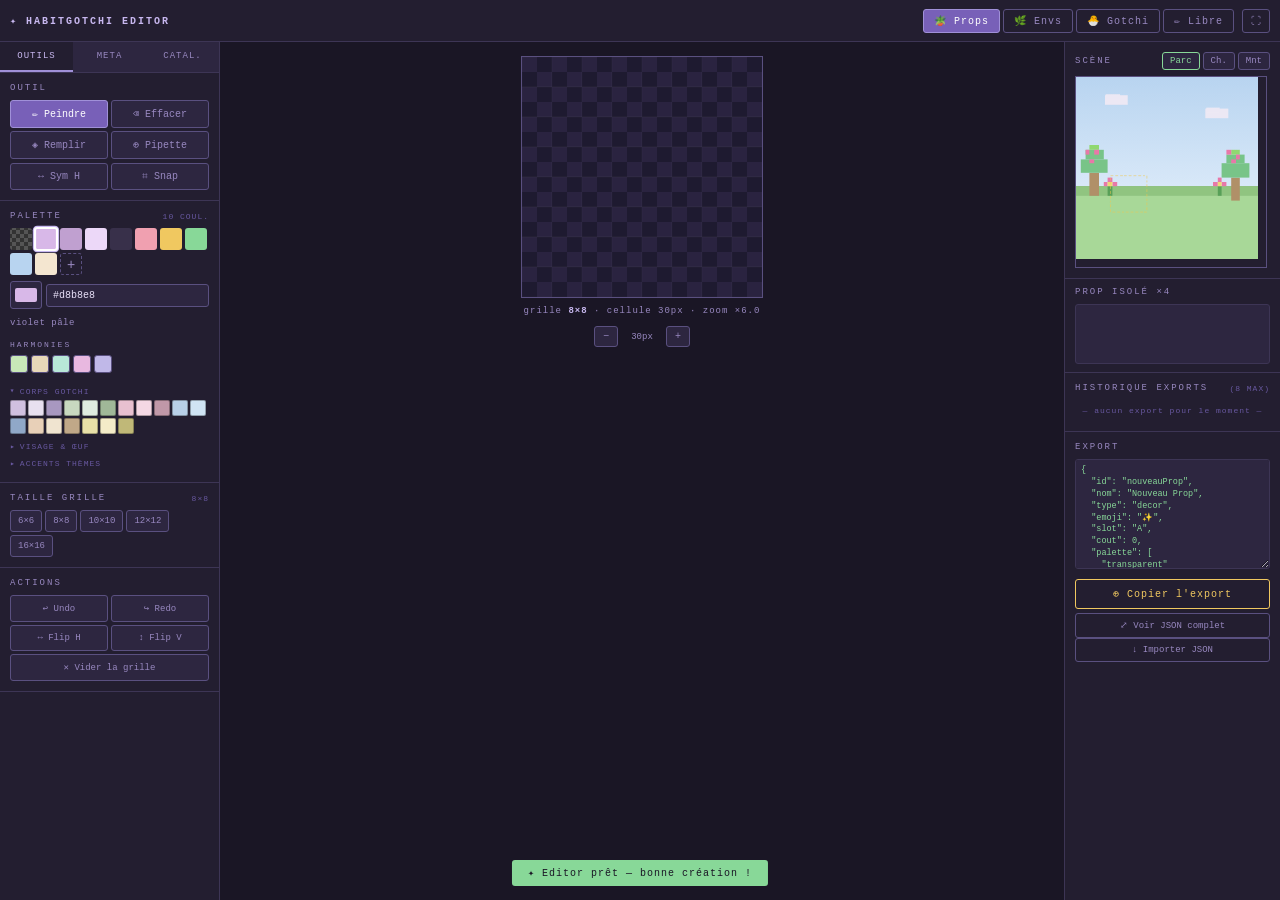
==== commit 51dfde21: "" ====
--- a/editor.html
+++ b/editor.html
@@ -176,7 +176,21 @@
 
 /* ─── Export ─── */
 .export-wrap{padding:10px;flex:1}
-textarea.jout{width:100%;height:110px;font:8.5px 'Courier New',monospace;background:var(--s2);border:1px solid var(--b1);color:var(--green);padding:5px;resize:vertical;border-radius:3px;margin-bottom:5px;line-height:1.4}
+textarea.jout{width:100%;height:110px;font:8.5px 'Courier New',monospace;background:var(--s2);border:1px solid var(--b1);color:var(--green);padding:5px;resize:vertical;border-radius:3px;margin-bottom:5px;line-height:1.4;-webkit-overflow-scrolling:touch;overflow-y:auto;touch-action:pan-y}
+
+/* ─── Modale JSON ─── */
+#json-modal-bg{display:none;position:fixed;inset:0;background:rgba(0,0,0,.75);z-index:500;align-items:center;justify-content:center}
+#json-modal-bg.open{display:flex}
+#json-modal{background:var(--s1);border:1px solid var(--b1);border-radius:6px;width:92vw;max-width:520px;max-height:80vh;display:flex;flex-direction:column;overflow:hidden}
+#json-modal-head{display:flex;align-items:center;justify-content:space-between;padding:8px 12px;border-bottom:1px solid var(--b1);font-size:9px;letter-spacing:2px;color:var(--t2)}
+#json-modal-body{flex:1;overflow-y:auto;-webkit-overflow-scrolling:touch;padding:8px}
+#json-modal-text{width:100%;height:100%;min-height:200px;font:8.5px 'Courier New',monospace;background:transparent;border:none;color:var(--green);resize:none;outline:none;line-height:1.5;white-space:pre}
+#json-modal-foot{padding:8px 12px;border-top:1px solid var(--b1);display:flex;gap:6px}
+#json-modal-foot button{flex:1;padding:7px;font:9px 'Courier New',monospace;border-radius:3px;cursor:pointer;transition:all .15s}
+#btn-modal-copy{border:1px solid var(--amber);background:transparent;color:var(--amber)}
+#btn-modal-copy:hover{background:var(--amber);color:var(--bg)}
+#btn-modal-close{border:1px solid var(--b2);background:transparent;color:var(--t2)}
+#btn-modal-close:hover{color:var(--text);border-color:var(--text)}
 .xbtn{width:100%;padding:8px;font:10px 'Courier New',monospace;border:1px solid var(--lilac2);background:transparent;color:var(--lilac);cursor:pointer;border-radius:3px;letter-spacing:1px;transition:all .15s;margin-bottom:4px}
 .xbtn:hover{background:var(--lilac2);color:#fff}
 .xbtn.amber{border-color:var(--amber);color:var(--amber)}
@@ -478,6 +492,7 @@
     <div class="plabel">Export</div>
     <textarea class="jout" id="jout" readonly></textarea>
     <button class="xbtn amber" id="btn-copy" onclick="doCopy()">⊕ Copier l'export</button>
+    <button class="ibtn" onclick="openJsonModal()">⤢ Voir JSON complet</button>
     <button class="ibtn" onclick="doImport()">↓ Importer JSON</button>
   </div>
 </div>
@@ -1617,6 +1632,26 @@
 }
 function v(id) { return document.getElementById(id)?.value || ''; }
 
+// RÔLE : formate un tableau 2D de pixels en JSON compact (une ligne par rangée)
+// POURQUOI : JSON.stringify met chaque chiffre sur sa propre ligne, illisible pour les grilles pixel art
+function pixelsToCompactJson(pixels) {
+  const rows = pixels.map(row => '[' + row.join(',') + ']');
+  return '[\n  ' + rows.join(',\n  ') + '\n]';
+}
+
+// RÔLE : sérialise un objet en JSON avec les pixels compactés sur une ligne par rangée
+function stringifyWithCompactPixels(obj) {
+  // On sérialise l'objet sans les pixels, puis on insère les pixels compactés
+  const clone = { ...obj };
+  const pixels = clone.pixels;
+  delete clone.pixels;
+  // JSON standard pour tout sauf pixels
+  let base = JSON.stringify(clone, null, 2);
+  // On retire la dernière accolade fermante pour insérer pixels
+  base = base.slice(0, base.lastIndexOf('}'));
+  return base + '  "pixels": ' + pixelsToCompactJson(pixels) + '\n}';
+}
+
 function updateJSON() {
   const out = document.getElementById('jout');
   if (!out) return;
@@ -1638,7 +1673,7 @@
     };
     if (type === 'accessoire') obj.ancrage = selAncrage;
     if (type === 'ambiance')   obj.motion  = selMotion;
-    text = JSON.stringify(obj, null, 2);
+    text = stringifyWithCompactPixels(obj);
   }
   else if (mode === 'env') {
     if (envSub === 'theme') {
@@ -1676,7 +1711,7 @@
         palette: pal,
         pixels
       };
-      text = '// DATA JSON\n' + JSON.stringify(jsonPart, null, 2) + codeSnippet;
+      text = '// DATA JSON\n' + stringifyWithCompactPixels(jsonPart) + codeSnippet;
     }
   }
   else if (mode === 'gotchi') {
@@ -1690,16 +1725,16 @@
       `// Ou dans la liste des variantes (avec label) :\n` +
       `{ id:'${gid}', label:'${glabel}', body:'${cc.body}', bodyLt:'${cc.lt}', bodyDk:'${cc.dk}' },\n\n` +
       `// DATA du dessin (stade : ${gotchiStage}) — référence pour retoucher render.js draw${gotchiStage[0].toUpperCase()+gotchiStage.slice(1)}()\n` +
-      JSON.stringify({ stage: gotchiStage, variant: gid, grid:{w:gW,h:gH}, palette: pal, pixels }, null, 2);
+      stringifyWithCompactPixels({ stage: gotchiStage, variant: gid, grid:{w:gW,h:gH}, palette: pal, pixels });
   }
   else {
     const {pal, pixels} = compact();
-    text = JSON.stringify({
+    text = stringifyWithCompactPixels({
       id: v('l-id') || 'custom01',
       nom: v('l-nom') || 'Création libre',
       palette: pal,
       pixels
-    }, null, 2);
+    });
   }
 
   out.value = text;
@@ -1720,6 +1755,36 @@
     ta.setAttribute('readonly', '');
   });
 }
+// RÔLE : ouvre la modale plein-écran pour lire et copier le JSON facilement sur mobile
+// POURQUOI : le textarea du panneau droit est trop petit pour scroller confortablement sur mobile
+function openJsonModal() {
+  const src = document.getElementById('jout').value;
+  const target = document.getElementById('json-modal-text');
+  const title = document.getElementById('json-modal-title');
+  target.value = src;
+  title.textContent = mode.toUpperCase();
+  document.getElementById('json-modal-bg').classList.add('open');
+  // Empêche le scroll du fond pendant que la modale est ouverte
+  document.body.style.overflow = 'hidden';
+}
+function closeJsonModal() {
+  document.getElementById('json-modal-bg').classList.remove('open');
+  document.body.style.overflow = '';
+}
+function copyFromModal() {
+  const txt = document.getElementById('json-modal-text').value;
+  navigator.clipboard.writeText(txt).then(() => {
+    toast('✓ Copié depuis la modale');
+  }).catch(() => {
+    const ta = document.getElementById('json-modal-text');
+    ta.removeAttribute('readonly');
+    ta.select();
+    try { document.execCommand('copy'); toast('✓ Copié'); }
+    catch { toast('⚠ Sélectionne manuellement', 'warn'); }
+    ta.setAttribute('readonly', '');
+  });
+}
+
 function doImport() {
   const txt = prompt('Colle ton JSON ici :');
   if (!txt) return;
@@ -1954,5 +2019,21 @@
 setTimeout(() => toast('✦ Editor prêt — bonne création !'), 300);
 
 </script>
+<!-- Modale JSON scrollable -->
+<div id="json-modal-bg" onclick="if(event.target===this)closeJsonModal()">
+  <div id="json-modal">
+    <div id="json-modal-head">
+      <span>JSON EXPORT</span>
+      <span id="json-modal-title" style="color:var(--lilac)"></span>
+    </div>
+    <div id="json-modal-body">
+      <textarea id="json-modal-text" readonly></textarea>
+    </div>
+    <div id="json-modal-foot">
+      <button id="btn-modal-copy" onclick="copyFromModal()">⊕ Copier</button>
+      <button id="btn-modal-close" onclick="closeJsonModal()">✕ Fermer</button>
+    </div>
+  </div>
+</div>
 </body>
 </html>
